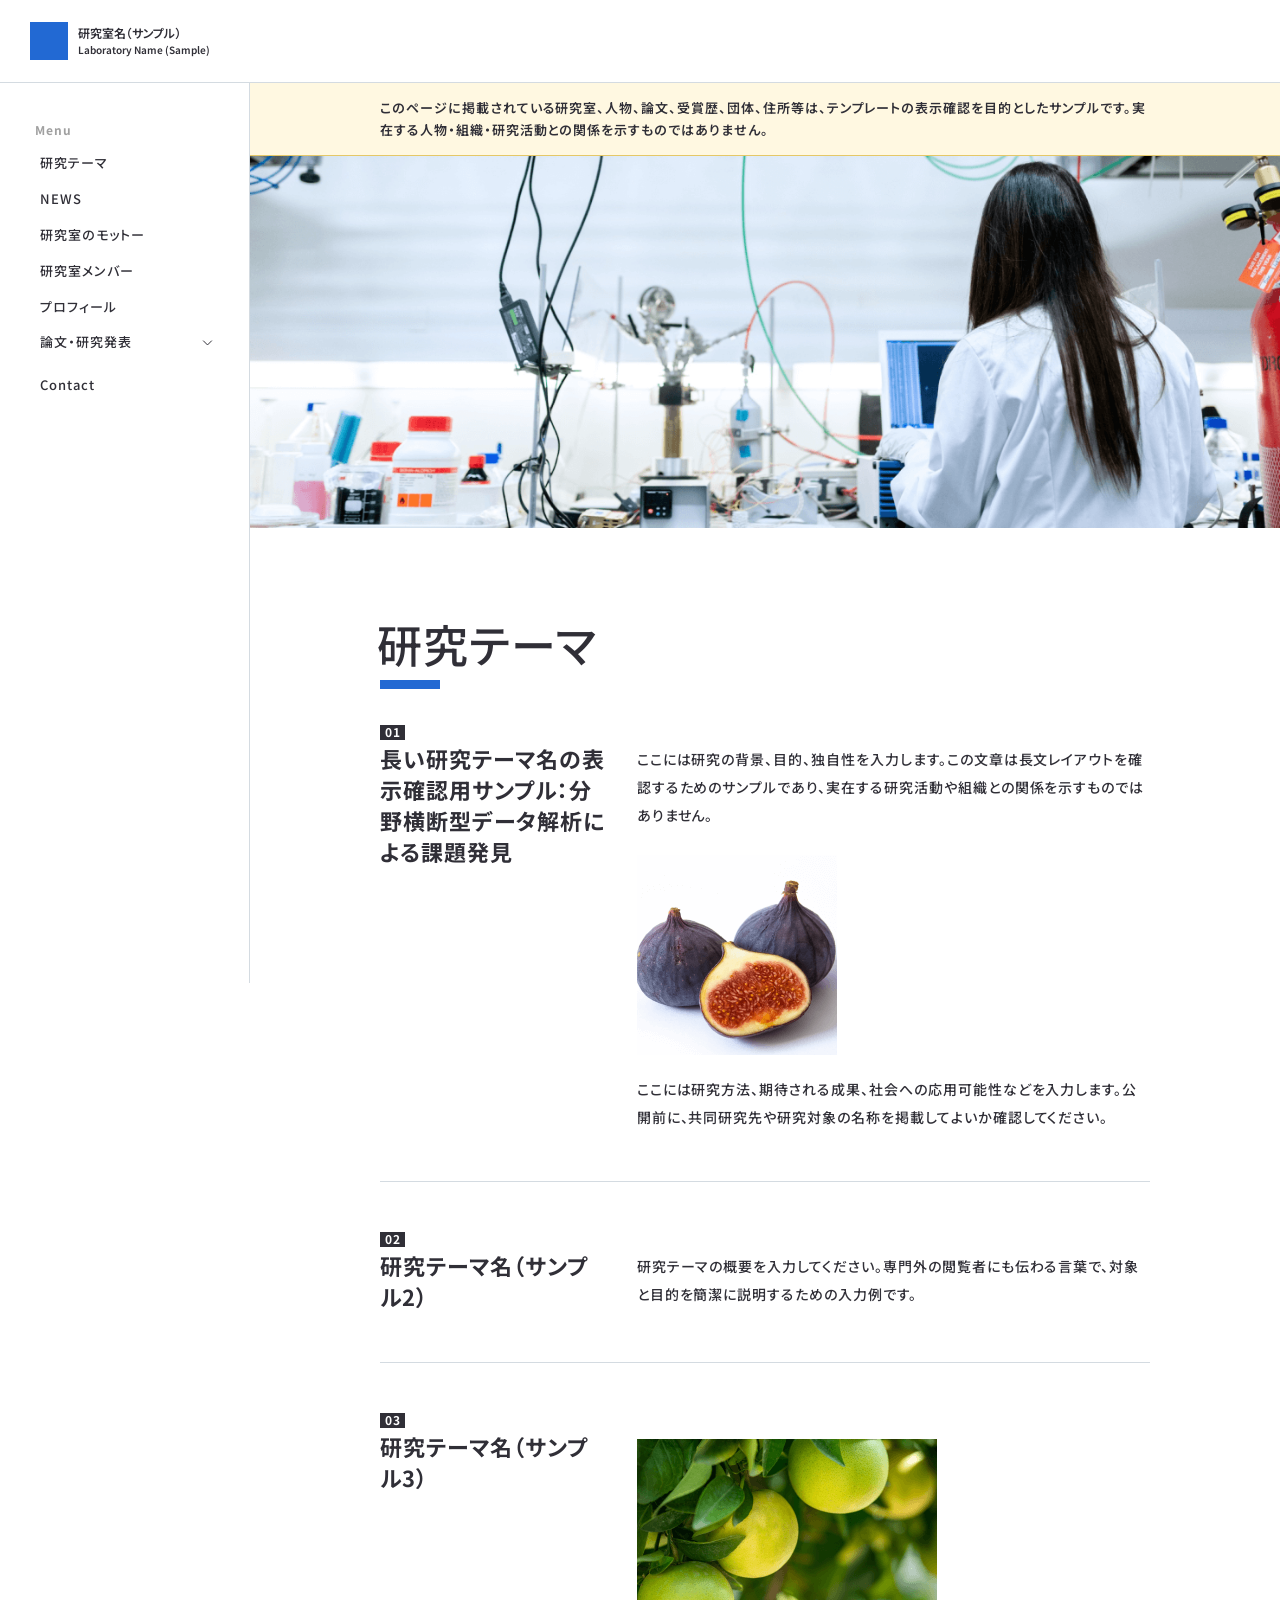
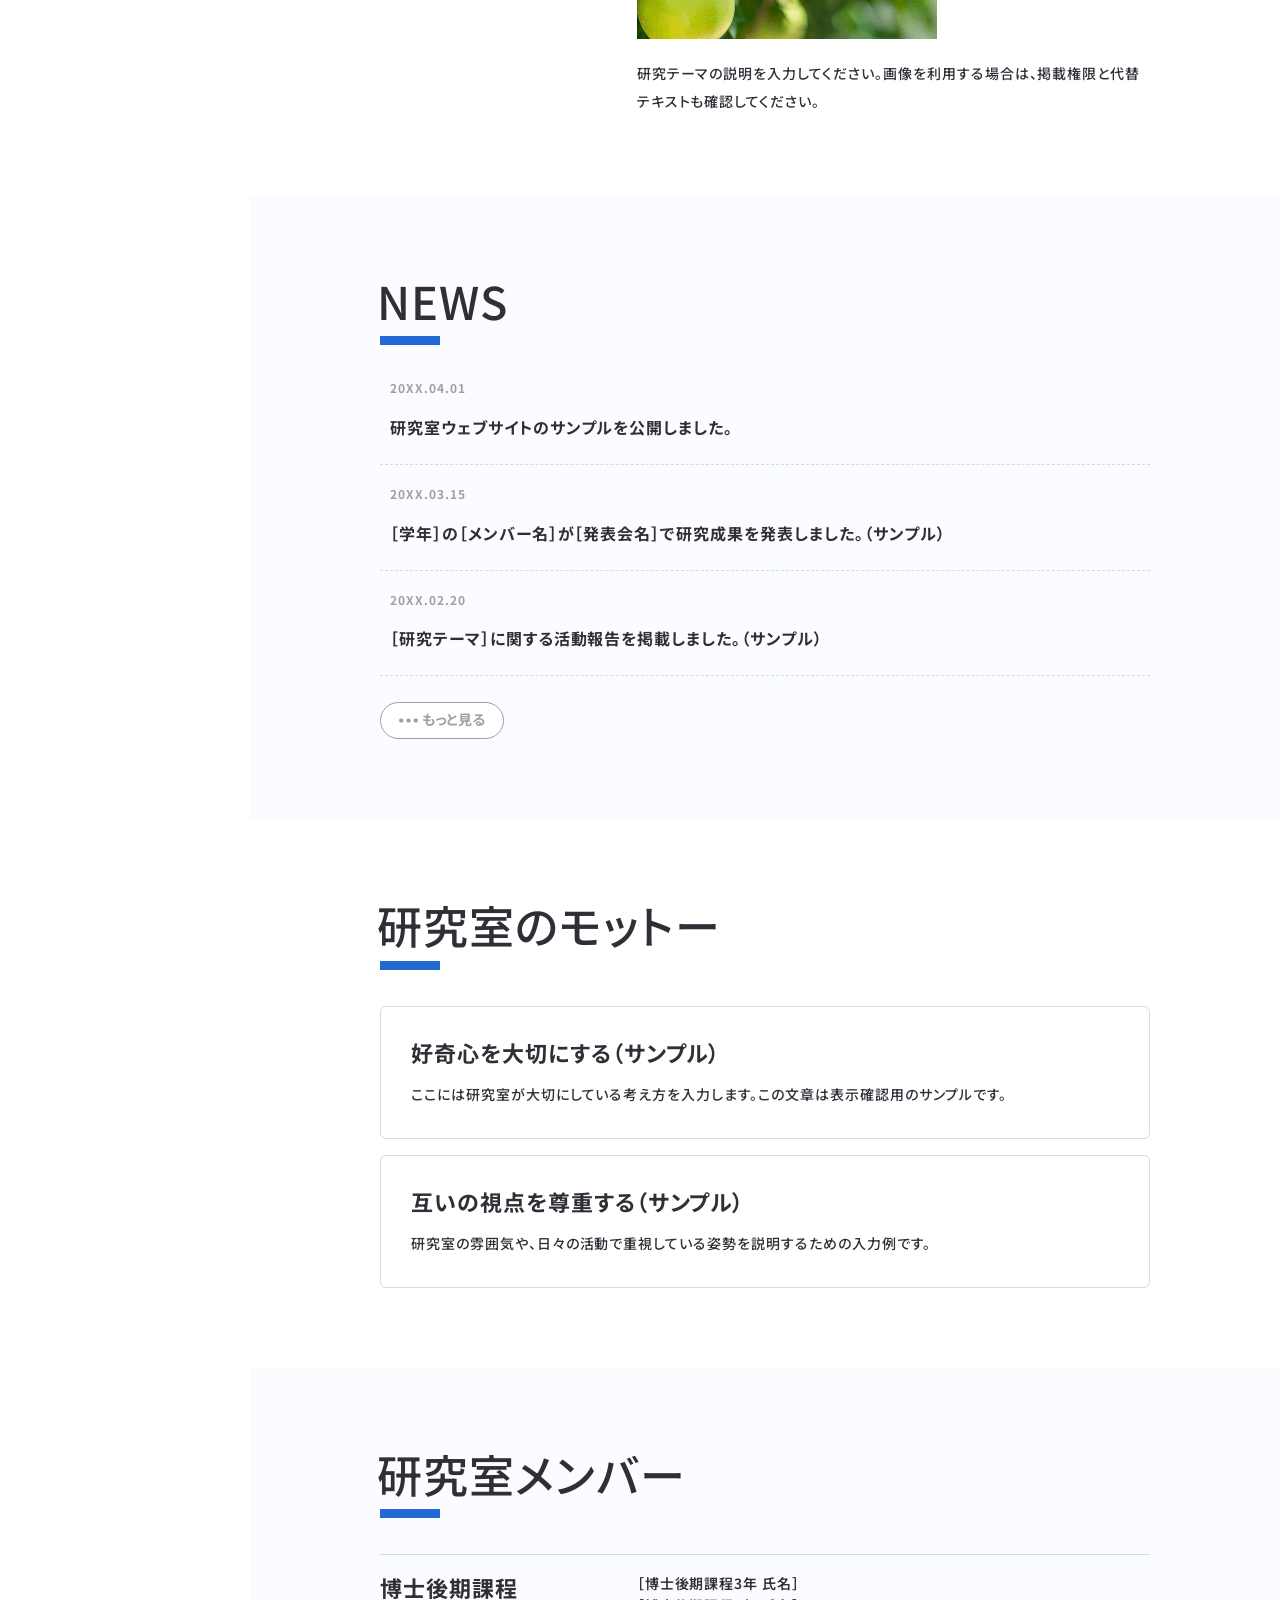
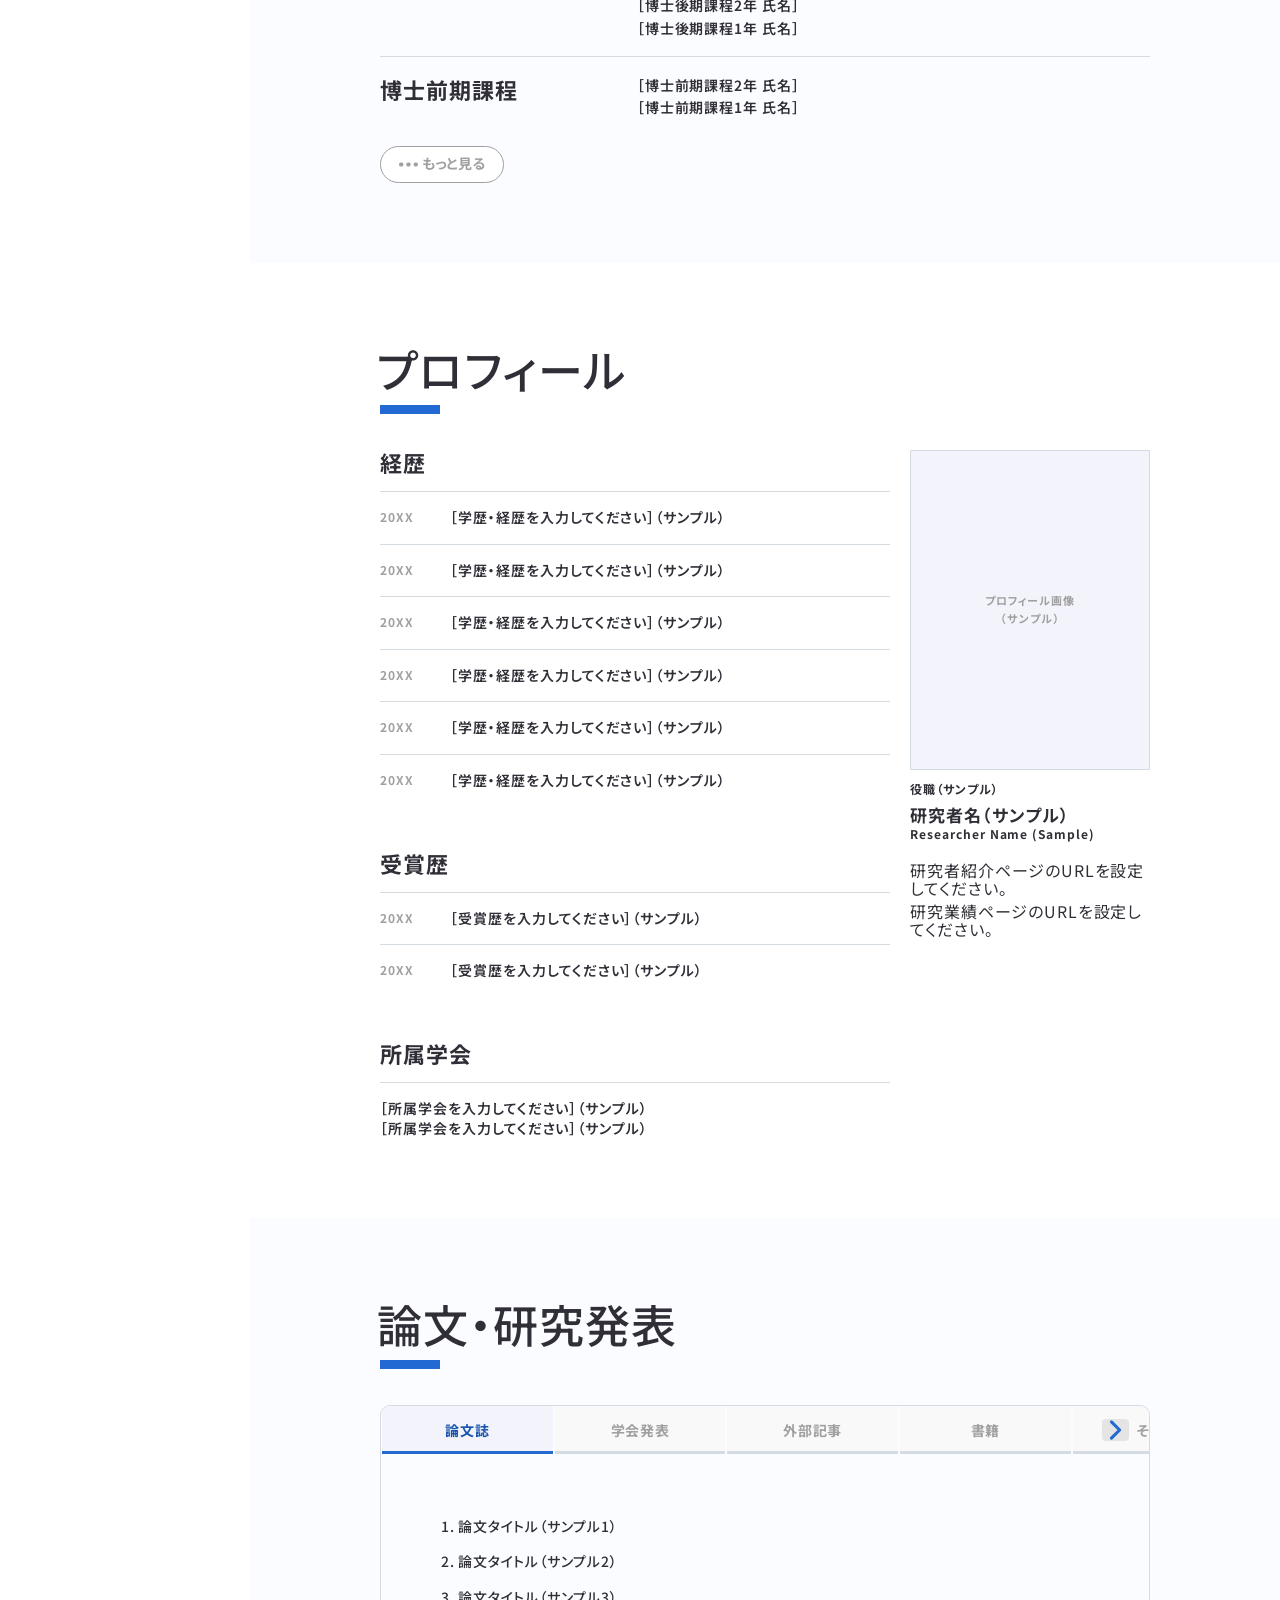
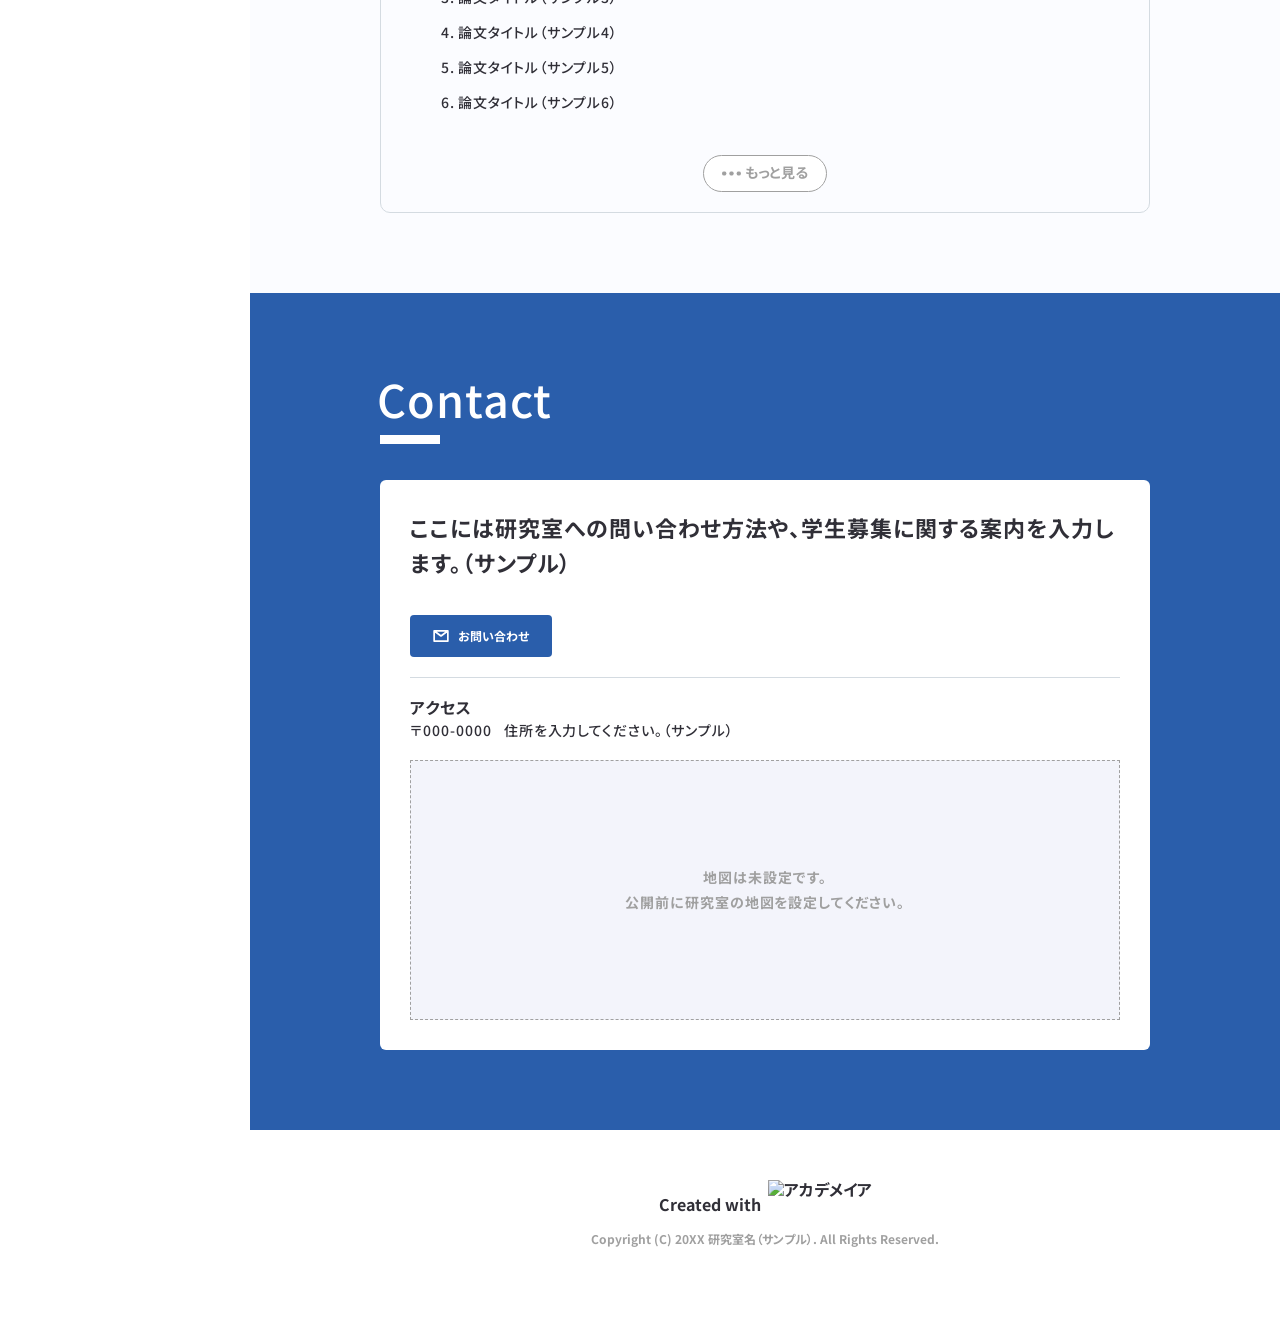
==== sample.html @ b8096375 "feat: add AI-guided customization workflow" ====
<!DOCTYPE html>
<html lang="ja">
  <head>
    <meta charset="UTF-8" />
    <meta name="viewport" content="width=device-width, initial-scale=1.0" />
    <title>研究室HPテンプレート｜完成サンプル</title>
    <meta
      name="description"
      content="研究室HPテンプレートの完成サンプルです。"
    />
    <link rel="icon" href="./assets/images/common/favicon.ico" sizes="any" />
    <!-- 32×32 -->
    <link
      rel="icon"
      href="./assets/images/common/favicon.svg"
      type="image/svg+xml"
    />
    <link
      rel="apple-touch-icon"
      href="./assets/images/common/apple_touch_icon.png"
    />
    <!-- 180×180 -->
    <!-- og -->
    <meta property="og:type" content="website" />
    <meta property="og:title" content="研究室HPテンプレート｜完成サンプル" />
    <meta property="og:image" content="./assets/images/common/ogp.jpg" />
    <meta
      property="og:description"
      content="研究室HPテンプレートの完成サンプルです。"
    />
    <meta property="og:site_name" content="研究室HPテンプレート" />
    <meta property="og:locale" content="ja_JP" />
    <!-- x -->
    <meta name="twitter:card" content="summary_large_image" />
    <meta name="twitter:title" content="研究室HPテンプレート｜完成サンプル" />
    <meta
      name="twitter:description"
      content="研究室HPテンプレートの完成サンプルです。"
    />
    <meta name="twitter:image" content="./assets/images/common/ogp.jpg" />
    <meta name="twitter:image:alt" content="研究室HPテンプレートの完成サンプル" />
    <meta name="twitter:dnt" content="on" />
    <!-- fonts -->
    <style>
      @import url("https://fonts.googleapis.com/css2?family=Noto+Sans+JP:wght@400;500;600;700&display=swap");
    </style>
    <!-- style sheet -->
    <link rel="stylesheet" href="./assets/css/destyle.css" />
    <link rel="stylesheet" href="./assets/css/swiper-bundle.min.css" />
    <link rel="stylesheet" href="./assets/css/theme.css" />
    <link rel="stylesheet" href="./assets/css/style.css" />
    <!-- Javascript -->
    <script src="./assets/js/library.js"></script>
    <script src="./assets/js/script.js"></script>
  </head>

  <!-- START ここからデザインの要素を入れていく -->
  <body id="top">
    <!-- START header -->
    <header id="header">
      <div class="header-contents">
        <a href="#top" class="header-title" aria-label="ページ先頭へ戻る">
          <div class="header-box" aria-hidden="true"></div>
          <div class="header-name">
            <h1 class="header-name-wrapp">
              <span class="header-name-wrapp-ja"
                >研究室名（サンプル）</span
              >
              <span class="header-name-wrapp-en"
                >Laboratory Name (Sample)</span
              >
            </h1>
          </div>
        </a>
        <button
          id="burger"
          class="is-sp"
          type="button"
          aria-label="メニューを開く"
          aria-controls="g-nav"
          aria-expanded="false"
        >
          <span class="header-burger"></span>
          <span class="header-burger"></span>
          <span class="header-burger"></span>
        </button>
      </div>
      <div class="logo-university-pc is-pc" aria-hidden="true"></div>
    </header>
    <!-- END header -->

    <main>
      <!-- START グローバルナビ -->
      <nav id="g-nav">
        <div class="nav-inner">
          <p>Menu</p>
          <div id="nav-list"></div>
          <div
            class="logo-university"
            role="img"
            aria-label="大学・組織ロゴの配置例"
          >
            <span class="logo-university-placeholder"
              >大学・組織ロゴ<br />（サンプル）</span
            >
          </div>
        </div>
        <span class="overlay"></span>
      </nav>
      <!-- END グローバルナビ -->
      <div class="main-contents">
        <aside class="sample-notice" role="note">
          このページに掲載されている研究室、人物、論文、受賞歴、団体、住所等は、テンプレートの表示確認を目的としたサンプルです。実在する人物・組織・研究活動との関係を示すものではありません。
        </aside>
        <!-- START メインビジュアル -->
        <div class="mv">
          <picture class="mv">
            <img
              src="./assets/images/sample-mv.png"
              alt="研究室で実験装置を操作する様子（サンプル画像）"
            />
          </picture>
        </div>
        <!-- END メインビジュアル -->

        <!-- START 研究テーマ -->
        <section
          data-accordion="normal"
          data-class="nav-default"
          data-title="研究テーマ"
          id="themes"
          class="scroll-point"
        >
          <h2>研究テーマ</h2>
          <ul class="theme-wrapp">
            <li class="theme-item">
              <h3 class="h3-number">
                長い研究テーマ名の表示確認用サンプル：分野横断型データ解析による課題発見
              </h3>
              <div class="theme-body">
                <p>
                  ここには研究の背景、目的、独自性を入力します。この文章は長文レイアウトを確認するためのサンプルであり、実在する研究活動や組織との関係を示すものではありません。
                </p>
                <div class="theme-img">
                  <picture>
                    <img
                      src="./assets/images/sample-ph-02.png"
                      alt="イチジク（サンプル画像）"
                    />
                  </picture>
                </div>
                <p>
                  ここには研究方法、期待される成果、社会への応用可能性などを入力します。公開前に、共同研究先や研究対象の名称を掲載してよいか確認してください。
                </p>
              </div>
            </li>
            <li class="theme-item">
              <h3 class="h3-number">研究テーマ名（サンプル2）</h3>
              <div class="theme-body">
                <p>
                  研究テーマの概要を入力してください。専門外の閲覧者にも伝わる言葉で、対象と目的を簡潔に説明するための入力例です。
                </p>
              </div>
            </li>
            <li class="theme-item">
              <h3 class="h3-number">研究テーマ名（サンプル3）</h3>
              <div class="theme-body">
                <div class="theme-img">
                  <picture>
                    <img
                      src="./assets/images/sample-ph-01.png"
                      alt="木になった果実（サンプル画像）"
                    />
                  </picture>
                </div>
                <p>
                  研究テーマの説明を入力してください。画像を利用する場合は、掲載権限と代替テキストも確認してください。
                </p>
              </div>
            </li>
          </ul>
        </section>
        <!-- END 研究テーマ -->

        <!-- START NEWS -->
        <section
          data-accordion="normal"
          data-class="nav-default"
          data-title="NEWS"
          id="news"
          class="scroll-point"
        >
          <h2>NEWS</h2>
          <ul class="news-li-wrapp">
            <li class="news-item" data-more="">
              <div class="news-date">20XX.04.01</div>
              <div class="news-text">
                <div class="news-title">
                  研究室ウェブサイトのサンプルを公開しました。
                </div>
              </div>
            </li>
            <li class="news-item" data-more="">
              <div class="news-date">20XX.03.15</div>
              <div class="news-text">
                <div class="news-title">
                  ［学年］の［メンバー名］が［発表会名］で研究成果を発表しました。（サンプル）
                </div>
              </div>
            </li>
            <li class="news-item" data-more="">
              <div class="news-date">20XX.02.20</div>
              <div class="news-text">
                <div class="news-title">
                  ［研究テーマ］に関する活動報告を掲載しました。（サンプル）
                </div>
              </div>
            </li>
            <li class="news-item" data-more="">
              <div class="news-date">20XX.01.30</div>
              <div class="news-text">
                <div class="news-title">
                  ［イベント名］を開催します。詳細情報をここに入力してください。（サンプル）
                </div>
              </div>
            </li>
            <li class="news-item" data-more="">
              <div class="news-date">20XX.01.10</div>
              <div class="news-text">
                <div class="news-title">
                  ［募集内容］の受付を開始しました。（サンプル）
                </div>
              </div>
            </li>
            <li class="news-item" data-more="">
              <div class="news-date">20XX.12.15</div>
              <div class="news-text">
                <div class="news-title">
                  ［公開資料名］を更新しました。（サンプル）
                </div>
              </div>
            </li>
            <li class="news-item" data-more="">
              <div class="news-date">20XX.11.01</div>
              <div class="news-text">
                <div class="news-title">
                  過去のお知らせをここに入力してください。（サンプル）
                </div>
              </div>
            </li>
          </ul>
          <button class="more-btn" type="button">
            <svg viewBox="0 0 13 3">
              <use xlink:href="./assets/images/ico/splite.svg#ico-more"></use>
            </svg>
            もっと見る
          </button>
        </section>
        <!-- END NEWS -->

        <!-- START 研究室のモットー -->
        <section
          data-accordion="normal"
          data-class="nav-default"
          data-title="研究室のモットー"
          id="motto"
          class="scroll-point"
        >
          <h2>研究室のモットー</h2>
          <ul class="motto-wrapp">
            <li>
              <h3>好奇心を大切にする（サンプル）</h3>
              <p>
                ここには研究室が大切にしている考え方を入力します。この文章は表示確認用のサンプルです。
              </p>
            </li>
            <li>
              <h3>互いの視点を尊重する（サンプル）</h3>
              <p>
                研究室の雰囲気や、日々の活動で重視している姿勢を説明するための入力例です。
              </p>
            </li>
          </ul>
        </section>
        <!-- END 研究室のモットー -->

        <!-- START 研究室メンバー -->
        <section
          data-accordion="normal"
          data-class="nav-default"
          data-title="研究室メンバー"
          id="member"
          class="scroll-point member"
        >
          <h2>研究室メンバー</h2>
          <ul class="member-wrapp">
            <li class="member-li-wrapp" data-more="">
              <h4>博士後期課程</h4>
              <ul class="member-li">
                <li class="member-name-li">
                  <div class="member-name">
                    <p>［博士後期課程3年 氏名］</p>
                    <p>［博士後期課程2年 氏名］</p>
                    <p>［博士後期課程1年 氏名］</p>
                  </div>
                </li>
              </ul>
            </li>
            <li class="member-li-wrapp" data-more="">
              <h4>博士前期課程</h4>
              <ul class="member-li">
                <li class="member-name-li">
                  <div class="member-name">
                    <p>［博士前期課程2年 氏名］</p>
                    <p>［博士前期課程1年 氏名］</p>
                  </div>
                </li>
              </ul>
            </li>
            <li class="member-li-wrapp" data-more="">
              <h4>OB / OG</h4>
              <ul class="member-li">
                <li class="member-name-li">
                  <p class="member-year">20XX年度</p>
                  <div class="member-name">
                    <p>［氏名］（［進路・所属先］）</p>
                    <p>［氏名］（［進路・所属先］）</p>
                  </div>
                </li>
                <li class="member-name-li">
                  <p class="member-year">20XX年度</p>
                  <div class="member-name">
                    <p>［氏名］（［進路・所属先］）</p>
                    <p>［氏名］（［進路・所属先］）</p>
                  </div>
                </li>
              </ul>
            </li>
          </ul>
          <button class="more-btn" type="button">
            <svg viewBox="0 0 13 3">
              <use
                xlink:href="./assets/images/ico/splite.svg#ico-more"
              ></use></svg
            >もっと見る
          </button>
        </section>
        <!-- END 研究室メンバー -->

        <!-- START プロフィール -->
        <section
          data-accordion="normal"
          data-class="nav-default"
          data-title="プロフィール"
          id="profile"
          class="scroll-point"
        >
          <h2>プロフィール</h2>
          <div class="profile-wrapp">
            <div class="profile-info-wrapp">
              <div
                class="profile-image-placeholder"
                role="img"
                aria-label="プロフィール画像のサンプル表示"
              >
                プロフィール画像<br />（サンプル）
              </div>
              <div>
                <div class="profile-info-text-wrapp">
                  <p class="profile-info-position">役職（サンプル）</p>
                  <div class="profile-info-name">
                    <p class="profile-info-name-ja">研究者名（サンプル）</p>
                    <p>Researcher Name (Sample)</p>
                  </div>
                </div>
                <div class="profile-info-link-wrapp">
                  <p>研究者紹介ページのURLを設定してください。</p>
                  <p>研究業績ページのURLを設定してください。</p>
                </div>
              </div>
            </div>
            <ul class="profile-history-wrapp">
              <li>
                <h4>経歴</h4>
                <ul class="profile-history-li">
                  <li class="profile-history-text-wrapp">
                    <p class="profile-history-year">20XX</p>
                    <div class="profile-history-text">
                      <p>［学歴・経歴を入力してください］（サンプル）</p>
                    </div>
                  </li>
                  <li class="profile-history-text-wrapp">
                    <p class="profile-history-year">20XX</p>
                    <div class="profile-history-text">
                      <p>［学歴・経歴を入力してください］（サンプル）</p>
                    </div>
                  </li>
                  <li class="profile-history-text-wrapp">
                    <p class="profile-history-year">20XX</p>
                    <div class="profile-history-text">
                      <p>［学歴・経歴を入力してください］（サンプル）</p>
                    </div>
                  </li>
                  <li class="profile-history-text-wrapp">
                    <p class="profile-history-year">20XX</p>
                    <div class="profile-history-text">
                      <p>［学歴・経歴を入力してください］（サンプル）</p>
                    </div>
                  </li>
                  <li class="profile-history-text-wrapp">
                    <p class="profile-history-year">20XX</p>
                    <div class="profile-history-text">
                      <p>［学歴・経歴を入力してください］（サンプル）</p>
                    </div>
                  </li>
                  <li class="profile-history-text-wrapp">
                    <p class="profile-history-year">20XX</p>
                    <div class="profile-history-text">
                      <p>［学歴・経歴を入力してください］（サンプル）</p>
                    </div>
                  </li>
                </ul>
              </li>
              <li>
                <h4>受賞歴</h4>
                <ul class="profile-history-li">
                  <li class="profile-history-text-wrapp">
                    <p class="profile-history-year">20XX</p>
                    <div class="profile-history-text">
                      <p>［受賞歴を入力してください］（サンプル）</p>
                    </div>
                  </li>
                  <li class="profile-history-text-wrapp">
                    <p class="profile-history-year">20XX</p>
                    <div class="profile-history-text">
                      <p>［受賞歴を入力してください］（サンプル）</p>
                    </div>
                  </li>
                </ul>
              </li>
              <li>
                <h4>所属学会</h4>
                <ul class="profile-history-li">
                  <li class="profile-history-text-wrapp">
                    <div class="profile-history-text">
                      <p>［所属学会を入力してください］（サンプル）</p>
                      <p>［所属学会を入力してください］（サンプル）</p>
                    </div>
                  </li>
                </ul>
              </li>
            </ul>
          </div>
        </section>
        <!-- END プロフィール -->

        <!-- START 論文・研究発表 -->
        <section
          data-accordion="nav-drop"
          data-class="nav-default"
          data-title="論文・研究発表"
          id="academic"
          class="scroll-point"
        >
          <h2>論文・研究発表</h2>
          <div class="academic-inner">
            <div class="swiper mySwiper tab">
              <div class="swiper-wrapper tab-wrapp">
                <div class="swiper-slide" data-index="論文誌">論文誌</div>
                <div class="swiper-slide" data-index="学会発表">学会発表</div>
                <div class="swiper-slide" data-index="外部記事">外部記事</div>
                <div class="swiper-slide" data-index="書籍">書籍</div>
                <div class="swiper-slide" data-index="その他">その他</div>
              </div>
              <div class="swiper-button-next">
                <svg
                  xmlns="http://www.w3.org/2000/svg"
                  width="8"
                  height="14"
                  viewBox="0 0 8 14"
                  fill="none"
                >
                  <path
                    d="M1.41797 12.2077L6.6263 6.99935L1.41797 1.79102"
                    stroke="#2269D3"
                    stroke-width="2"
                    stroke-linecap="round"
                    stroke-linejoin="round"
                  />
                </svg>
              </div>
              <div class="swiper-button-prev">
                <svg
                  xmlns="http://www.w3.org/2000/svg"
                  width="8"
                  height="14"
                  viewBox="0 0 8 14"
                  fill="none"
                >
                  <path
                    d="M6.625 12.2067L1.41667 6.99837L6.625 1.79004"
                    stroke="#2269D3"
                    stroke-width="2"
                    stroke-linecap="round"
                    stroke-linejoin="round"
                  />
                </svg>
              </div>
            </div>
            <div class="swiper mySwiper2">
              <div class="swiper-wrapper">
                <div class="swiper-slide">
                  <ul class="paper num">
                    <li class="list-item">論文タイトル（サンプル1）</li>
                    <li class="list-item">論文タイトル（サンプル2）</li>
                    <li class="list-item">論文タイトル（サンプル3）</li>
                    <li class="list-item">論文タイトル（サンプル4）</li>
                    <li class="list-item">論文タイトル（サンプル5）</li>
                    <li class="list-item">論文タイトル（サンプル6）</li>
                    <li class="list-item">
                      長い論文タイトルの折り返しを確認するための表示用テキスト（サンプル7）
                    </li>
                  </ul>
                  <button class="load-more" type="button">
                    <svg viewBox="0 0 13 3">
                      <use
                        xlink:href="./assets/images/ico/splite.svg#ico-more"
                      ></use></svg
                    >もっと見る
                  </button>
                </div>
                <div class="swiper-slide">
                  <ul class="paper">
                    <li class="list-item">学会発表タイトル（サンプル1）</li>
                    <li class="list-item">学会発表タイトル（サンプル2）</li>
                    <li class="list-item">学会発表タイトル（サンプル3）</li>
                    <li class="list-item">学会発表タイトル（サンプル4）</li>
                    <li class="list-item">学会発表タイトル（サンプル5）</li>
                    <li class="list-item">学会発表タイトル（サンプル6）</li>
                  </ul>
                  <button class="load-more" type="button">
                    <svg viewBox="0 0 13 3">
                      <use
                        xlink:href="./assets/images/ico/splite.svg#ico-more"
                      ></use></svg
                    >もっと見る
                  </button>
                </div>
                <div class="swiper-slide">
                  <ul class="paper">
                    <li class="list-item">外部記事タイトル（サンプル1）</li>
                  </ul>
                  <button class="load-more" type="button">
                    <svg viewBox="0 0 13 3">
                      <use
                        xlink:href="./assets/images/ico/splite.svg#ico-more"
                      ></use></svg
                    >もっと見る
                  </button>
                </div>
                <div class="swiper-slide">
                  <ul class="paper"></ul>
                  <p class="academic-empty">書籍情報を入力してください。（サンプル）</p>
                  <button class="load-more" type="button">
                    <svg viewBox="0 0 13 3">
                      <use
                        xlink:href="./assets/images/ico/splite.svg#ico-more"
                      ></use></svg
                    >もっと見る
                  </button>
                </div>
                <div class="swiper-slide">
                  <ul class="paper">
                    <li class="list-item">その他の研究活動（サンプル1）</li>
                    <li class="list-item">その他の研究活動（サンプル2）</li>
                    <li class="list-item">その他の研究活動（サンプル3）</li>
                    <li class="list-item">その他の研究活動（サンプル4）</li>
                    <li class="list-item">その他の研究活動（サンプル5）</li>
                    <li class="list-item">その他の研究活動（サンプル6）</li>
                    <li class="list-item">その他の研究活動（サンプル7）</li>
                  </ul>
                  <button class="load-more" type="button">
                    <svg viewBox="0 0 13 3">
                      <use
                        xlink:href="./assets/images/ico/splite.svg#ico-more"
                      ></use></svg
                    >もっと見る
                  </button>
                </div>
              </div>
            </div>
          </div>
        </section>
        <!-- END 論文・研究発表 -->

        <!-- START Contact -->
        <section
          data-accordion="normal"
          data-class="nav-default"
          data-title="Contact"
          id="contact"
          class="scroll-point"
        >
          <h2>Contact</h2>
          <div class="contact-wrapp">
            <div class="contact-text-wrapp">
              <p class="contact-text">
                ここには研究室への問い合わせ方法や、学生募集に関する案内を入力します。（サンプル）
              </p>
              <span id="message" role="status" aria-live="polite">
                <span class="check">
                  <svg
                    xmlns="http://www.w3.org/2000/svg"
                    width="13"
                    height="12"
                    viewBox="0 0 13 12"
                    fill="none"
                  >
                    <path
                      d="M2 6L4.46154 9L10 3"
                      stroke="#2269D3"
                      stroke-width="1.5"
                    />
                  </svg>
                </span>
                <span class="text">メールアドレスをコピーしました</span>
              </span>
              <input
                id="tagText"
                type="text"
                value="contact@example.com"
                hidden
                readonly
              />
              <button id="contact-btn" class="contact-btn" type="button">
                <svg viewBox="0 0 14 11">
                  <use
                    xlink:href="./assets/images/ico/splite.svg#ico-mail"
                  ></use>
                </svg>
                お問い合わせ
              </button>
            </div>
            <div>
              <div>
                <p class="contact-access">アクセス</p>
                <div class="contact-adress">
                  <p>〒000-0000</p>
                  <p>住所を入力してください。（サンプル）</p>
                </div>
              </div>
              <!-- 公開前に、ここを研究室自身のGoogle Maps埋め込みコードへ置き換えてください。 -->
              <div class="googlemap googlemap-placeholder" role="note">
                地図は未設定です。<br />公開前に研究室の地図を設定してください。
              </div>
            </div>
          </div>
        </section>
        <!-- END Contact -->
      </div>
    </main>

    <!-- START フッター -->
    <footer>
      <!--
        TEMPLATE CREDIT
        無料利用時は、以下の株式会社アカデメイアの帰属表示と
        サービスリンクを削除・非表示化しないでください。
        帰属表示の削除には、有償の削除許諾が必要です。
      -->
      <div class="footer-link">
        <p class="footer-link-text">Created with</p>
        <a
          href="https://www.academeia15.co.jp/web-template"
          target="_blank"
          rel="noopener noreferrer"
          aria-label="アカデメイアの研究室HPテンプレート解説ページを開く"
          ><img src="assets/images/logo-academeia.svg" alt="アカデメイア"
        /></a>
      </div>
      <div class="footer-copyright">
        Copyright (C) 20XX 研究室名（サンプル）. All Rights Reserved.
      </div>
    </footer>
    <!-- END フッターの要素 -->
  </body>
  <!-- END ここまでデザインの要素を入れていく -->
</html>
---- assets/css/destyle.css ----
/*! destyle.css v1.0.14 | MIT License | https://github.com/nicolas-cusan/destyle.css */

/* Reset box-model */
/* ============================================ */

* {
  box-sizing: border-box;
}

::before,
::after {
  box-sizing: inherit;
}

/* Document */
/* ============================================ */

/**
 * 1. Correct the line height in all browsers.
 * 2. Prevent adjustments of font size after orientation changes in iOS.
 * 3. Remove gray overlay on links for iOS.
 */

html {
  line-height: 1.15; /* 1 */
  -webkit-text-size-adjust: 100%; /* 2 */
  -webkit-tap-highlight-color: transparent; /* 3*/
}

/* Sections */
/* ============================================ */

/**
 * Remove the margin in all browsers.
 */

body {
  margin: 0;
}

/**
 * Render the `main` element consistently in IE.
 */

main {
  display: block;
}

/* Vertical rhythm */
/* ============================================ */

p,
table,
blockquote,
address,
pre,
iframe,
form,
figure,
dl {
  margin: 0;
}

/* Headings */
/* ============================================ */

h1,
h2,
h3,
h4,
h5,
h6 {
  font-size: inherit;
  line-height: inherit;
  font-weight: inherit;
  margin: 0;
}

/* Lists (enumeration) */
/* ============================================ */

ul,
ol {
  margin: 0;
  padding: 0;
  list-style: none;
}

/* Lists (definition) */
/* ============================================ */

dt {
  font-weight: bold;
}

dd {
  margin-left: 0;
}

/* Grouping content */
/* ============================================ */

/**
 * 1. Add the correct box sizing in Firefox.
 * 2. Show the overflow in Edge and IE.
 */

hr {
  box-sizing: content-box; /* 1 */
  height: 0; /* 1 */
  overflow: visible; /* 2 */
  border: 0;
  border-top: 1px solid;
  margin: 0;
  clear: both;
  color: inherit;
}

/**
 * 1. Correct the inheritance and scaling of font size in all browsers.
 * 2. Correct the odd `em` font sizing in all browsers.
 */

pre {
  font-family: monospace, monospace; /* 1 */
  font-size: inherit; /* 2 */
}

address {
  font-style: inherit;
}

/* Text-level semantics */
/* ============================================ */

/**
 * Remove the gray background on active links in IE 10.
 */

a {
  background-color: transparent;
  text-decoration: none;
  color: inherit;
}

/**
 * 1. Remove the bottom border in Chrome 57-
 * 2. Add the correct text decoration in Chrome, Edge, IE, Opera, and Safari.
 */

abbr[title] {
  border-bottom: none; /* 1 */
  text-decoration: underline; /* 2 */
  text-decoration: underline dotted; /* 2 */
}

/**
 * Add the correct font weight in Chrome, Edge, and Safari.
 */

b,
strong {
  font-weight: bolder;
}

/**
 * 1. Correct the inheritance and scaling of font size in all browsers.
 * 2. Correct the odd `em` font sizing in all browsers.
 */

code,
kbd,
samp {
  font-family: monospace, monospace; /* 1 */
  font-size: inherit; /* 2 */
}

/**
 * Add the correct font size in all browsers.
 */

small {
  font-size: 80%;
}

/**
 * Prevent `sub` and `sup` elements from affecting the line height in
 * all browsers.
 */

sub,
sup {
  font-size: 75%;
  line-height: 0;
  position: relative;
  vertical-align: baseline;
}

sub {
  bottom: -0.25em;
}

sup {
  top: -0.5em;
}

/* Embedded content */
/* ============================================ */

/**
 * Remove the border on images inside links in IE 10.
 */

img {
  border-style: none;
  vertical-align: bottom;
}

embed,
object,
iframe {
  border: 0;
  vertical-align: bottom;
}

/* Forms */
/* ============================================ */

/**
 * Reset form fields to make them styleable
 */

button,
input,
optgroup,
select,
textarea {
  -webkit-appearance: none;
  appearance: none;
  vertical-align: middle;
  color: inherit;
  font: inherit;
  border: 0;
  background: transparent;
  padding: 0;
  margin: 0;
  outline: 0;
  border-radius: 0;
  text-align: inherit;
}

/**
 * Reset radio and checkbox appearance to preserve their look in iOS.
 */

[type="checkbox"] {
  -webkit-appearance: checkbox;
  appearance: checkbox;
}

[type="radio"] {
  -webkit-appearance: radio;
  appearance: radio;
}

/**
 * Show the overflow in IE.
 * 1. Show the overflow in Edge.
 */

button,
input {
  /* 1 */
  overflow: visible;
}

/**
 * Remove the inheritance of text transform in Edge, Firefox, and IE.
 * 1. Remove the inheritance of text transform in Firefox.
 */

button,
select {
  /* 1 */
  text-transform: none;
}

/**
 * Correct the inability to style clickable types in iOS and Safari.
 */

button,
[type="button"],
[type="reset"],
[type="submit"] {
  cursor: pointer;
  -webkit-appearance: none;
  appearance: none;
}

button[disabled],
[type="button"][disabled],
[type="reset"][disabled],
[type="submit"][disabled] {
  cursor: default;
}

/**
 * Remove the inner border and padding in Firefox.
 */

button::-moz-focus-inner,
[type="button"]::-moz-focus-inner,
[type="reset"]::-moz-focus-inner,
[type="submit"]::-moz-focus-inner {
  border-style: none;
  padding: 0;
}

/**
 * Restore the focus styles unset by the previous rule.
 */

button:-moz-focusring,
[type="button"]:-moz-focusring,
[type="reset"]:-moz-focusring,
[type="submit"]:-moz-focusring {
  outline: 1px dotted ButtonText;
}

/**
 * Remove arrow in IE10 & IE11
 */

select::-ms-expand {
  display: none;
}

/**
 * Remove padding
 */

option {
  padding: 0;
}

/**
 * Reset to invisible
 */

fieldset {
  margin: 0;
  padding: 0;
  border: 0;
  min-width: 0;
}

/**
 * 1. Correct the text wrapping in Edge and IE.
 * 2. Correct the color inheritance from `fieldset` elements in IE.
 * 3. Remove the padding so developers are not caught out when they zero out
 *    `fieldset` elements in all browsers.
 */

legend {
  color: inherit; /* 2 */
  display: table; /* 1 */
  max-width: 100%; /* 1 */
  padding: 0; /* 3 */
  white-space: normal; /* 1 */
}

/**
 * Add the correct vertical alignment in Chrome, Firefox, and Opera.
 */

progress {
  vertical-align: baseline;
}

/**
 * Remove the default vertical scrollbar in IE 10+.
 */

textarea {
  overflow: auto;
}

/**
 * Correct the cursor style of increment and decrement buttons in Chrome.
 */

[type="number"]::-webkit-inner-spin-button,
[type="number"]::-webkit-outer-spin-button {
  height: auto;
}

/**
 * 1. Correct the outline style in Safari.
 */

[type="search"] {
  outline-offset: -2px; /* 1 */
}

/**
 * Remove the inner padding in Chrome and Safari on macOS.
 */

[type="search"]::-webkit-search-decoration {
  -webkit-appearance: none;
}

/**
 * 1. Correct the inability to style clickable types in iOS and Safari.
 * 2. Change font properties to `inherit` in Safari.
 */

::-webkit-file-upload-button {
  -webkit-appearance: button; /* 1 */
  font: inherit; /* 2 */
}

/**
 * Clickable labels
 */

label[for] {
  cursor: pointer;
}

/* Interactive */
/* ============================================ */

/*
 * Add the correct display in Edge, IE 10+, and Firefox.
 */

details {
  display: block;
}

/*
 * Add the correct display in all browsers.
 */

summary {
  display: list-item;
}

/*
 * Remove outline for editable content.
 */

[contenteditable] {
  outline: none;
}

/* Table */
/* ============================================ */

table {
  border-collapse: collapse;
  border-spacing: 0;
}

caption {
  text-align: left;
}

td,
th {
  vertical-align: top;
  padding: 0;
}

th {
  text-align: left;
  font-weight: bold;
}

/* Misc */
/* ============================================ */

/**
 * Add the correct display in IE 10+.
 */

template {
  display: none;
}

/**
 * Add the correct display in IE 10.
 */

[hidden] {
  display: none;
}
---- assets/css/theme.css ----
/*
 * Design tokens for the Laboratory HP Template.
 * Change values here for broad visual adjustments; keep layout rules in style.css.
 */
:root {
  --color-primary: #2269d3;
  --color-primary-dark: #2a5eab;
  --color-text: #302f37;
  --color-surface: #fff;
  --color-surface-selected: #f3f4fb;
  --color-section-alternate: #fbfcff;
  --color-link: #1a55ad;
  --color-muted: #a0a0a0;
  --color-border: #d4dbe1;
  --color-tab-surface: #f9f9f9;
  --color-tab-control: hsla(0, 0%, 86%, .7);
  --color-notice-surface: #fff8e1;
  --color-notice-border: #e5c867;
  --color-focus: #2269d3;

  --font-family-base: "Noto Sans JP", sans-serif;
  --font-size-base: 16px;

  /* The current layout is fluid and intentionally has no global max width. */
  --content-max-width: none;
  --section-padding-block-mobile: 50px;
  --section-padding-inline-mobile: 30px;
  --section-padding-block-desktop: 5pc;
  --section-padding-inline-desktop: 130px;

  --radius-small: 4px;
  --radius-card: 6px;
  --radius-panel: 10px;
  --radius-pill: 100vh;

  /* Height includes the 1px bottom border; the mobile content offset remains 66px. */
  --header-height-mobile: 67px;
  --header-offset-mobile: 66px;
  --header-height-desktop: 83px;
  --nav-width-mobile: 300px;
  --nav-width-desktop: 250px;

  --duration-fast: .2s;
  --duration-base: .3s;
  --duration-slow: .4s;
  --duration-menu: .55s;
}
---- assets/css/style.css ----
.wait {
  pointer-events: none
}

html {
  font-family: var(--font-family-base);
  font-size: var(--font-size-base);
  -webkit-font-smoothing: antialiased;
  color: var(--color-text);
  font-feature-settings: "palt" on;
  scroll-behavior: smooth
}

img {
  width: 100%
}

.is-sp {
  display: block
}

.is-pc {
  display: none
}

.is-hidden {
  display: none !important
}

[hidden] {
  display: none !important
}

.is-visible {
  animation: fade-in .3s ease both
}

@keyframes fade-in {
  from {
    opacity: 0
  }

  to {
    opacity: 1
  }
}

:where(a, button, [tabindex]):focus-visible {
  outline: 3px solid var(--color-focus);
  outline-offset: 3px
}

header {
  border-bottom: 1px solid var(--color-border);
  min-height: var(--header-height-mobile);
  padding: 18px 20px;
  width: 100%;
  background-color: var(--color-surface);
  position: fixed;
  top: 0;
  left: 0;
  z-index: 3
}

.header-contents {
  display: flex;
  justify-content: space-between
}

.header-title {
  display: flex;
  align-items: center;
  gap: 10px
}

.header-box {
  width: 30px;
  height: 30px;
  background-color: var(--color-primary)
}

.header-name {
  font-weight: 600
}

.header-name-wrapp span {
  display: block
}

.header-name-wrapp-ja {
  font-size: 10px
}

.header-name-wrapp-en {
  font-size: 10px;
  margin-top: 2px
}

.header-logo {
  margin: auto 0
}

.header-burger {
  display: block;
  width: 22px;
  height: 2px;
  margin: 5px;
  background-color: var(--color-muted);
  transition: var(--duration-base)
}

.header-burger:nth-of-type(2) {
  transform-origin: right
}

.nav-open .header-burger:nth-of-type(1) {
  transform: rotate(45deg) translate(5px, 5px)
}

.nav-open .header-burger:nth-of-type(2) {
  transform: scaleX(0)
}

.nav-open .header-burger:nth-of-type(3) {
  transform: rotate(-45deg) translate(5px, -4.5px)
}

main {
  letter-spacing: .06em
}

nav {
  position: fixed;
  top: 0;
  right: 0;
  z-index: 2;
  display: none
}

.nav-inner {
  width: var(--nav-width-mobile);
  height: 100vh;
  overflow: auto;
  margin: var(--header-offset-mobile) 0 0 auto;
  background-color: var(--color-surface);
  padding: 30px 10px;
  position: absolute;
  top: 0;
  right: 0;
  z-index: 1;
  transform: translate3d(100%, 0, 0);
  transition: transform var(--duration-menu) cubic-bezier(0.77, 0, 0.175, 1)
}

nav p {
  font-size: 9pt;
  font-weight: 700;
  color: var(--color-muted);
  margin-left: 15px;
  margin-bottom: 15px
}

#nav-list ul {
  font-size: 14px;
  font-weight: 500
}

.nav-default {
  padding: 8px 10px 8px 20px;
  position: relative
}

.nav-default,
.nav-drop {
  margin: 10px 0
}

.nav-drop-main {
  padding: 0;
  padding-bottom: 8px;
  display: flex;
  justify-content: space-between;
  align-items: center;
  position: relative;
  cursor: pointer
}

.nav-drop-main a {
  pointer-events: none
}

.nav-drop ul {
  overflow: hidden;
  height: 0;
  transition: var(--duration-base)
}

.nav-drop ul li {
  padding: 8px 10px;
  font-weight: 400;
  margin-top: 3px;
  position: relative;
  cursor: pointer
}

.sub-menu {
  height: 0;
  overflow: hidden;
  transition: var(--duration-base)
}

.is-active .nav-drop ul li {
  display: block
}

.nav-drop-main img {
  display: flex;
  transition: var(--duration-base)
}

.is-active img {
  display: flex;
  transform: rotate(180deg)
}

.logo-university {
  margin-top: 70px;
  text-align: right;
  padding-right: 10px;
  height: 30px
}

.logo-university img {
  height: 100%;
  width: auto
}

.logo-university-placeholder {
  display: inline-flex;
  height: 100%;
  align-items: center;
  justify-content: center;
  padding: 3px 8px;
  border: 1px solid var(--color-border);
  color: var(--color-muted);
  background-color: var(--color-surface);
  font-size: 9px;
  font-weight: 700;
  line-height: 1.2;
  text-align: center
}

nav .current {
  background-color: var(--color-surface-selected);
  border-radius: 3px;
  font-weight: 700
}

nav .current:before {
  content: "";
  position: absolute;
  background-color: var(--color-primary);
  width: 4px;
  border-radius: var(--radius-small);
  top: 5px;
  bottom: 5px;
  left: 7px
}

nav .overlay {
  width: 100%;
  height: 100%;
  background: rgba(0, 0, 0, .4);
  position: fixed;
  top: 0;
  left: 0;
  opacity: 0;
  pointer-events: none;
  transition: var(--duration-fast)
}

.is-open,
nav .overlay {
  display: block
}

.main-contents {
  max-width: var(--content-max-width);
  margin: var(--header-offset-mobile) 0 0
}

section {
  padding: var(--section-padding-block-mobile)
    var(--section-padding-inline-mobile);
  counter-reset: a 0
}

.sample-notice {
  padding: 14px var(--section-padding-inline-mobile);
  border-bottom: 1px solid var(--color-notice-border);
  background-color: var(--color-notice-surface);
  color: var(--color-text);
  font-size: 13px;
  font-weight: 600;
  line-height: 1.7
}

section:first-of-type {
  padding-top: 30px
}

section:nth-of-type(even) {
  background-color: var(--color-section-alternate)
}

.mv {
  padding: 0
}

h2 {
  font-size: 2pc;
  font-weight: 500;
  margin-left: -3px;
  margin-bottom: 36px
}

h2:after {
  content: "";
  display: block;
  width: 3pc;
  height: 6px;
  background-color: var(--color-primary);
  margin-top: 8px;
  margin-left: 3px
}

.news-li-wrapp {
  display: flex;
  flex-direction: column;
  gap: 24px
}

.news-item {
  padding: 0 5px 24px;
  border-bottom: 1px dashed var(--color-border);
  font-weight: 700
}

.news-text {
  display: flex;
  flex-direction: column;
  gap: 9px
}

.news-date {
  font-size: 13px;
  color: var(--color-muted);
  margin-bottom: 9pt
}

.news-title {
  font-size: 14px;
  line-height: 1.8
}

.link {
  display: none;
  align-items: center;
  font-size: 13px;
  font-weight: 700;
  line-height: 1.3;
  color: var(--color-link);
  width: fit-content
}

.is-link .link {
  display: flex
}

.link .ico {
  position: relative;
  top: 1px;
  margin-left: 5px;
  width: 13px;
  height: 13px;
  fill: none
}

.link .ico svg {
  stroke: var(--color-link)
}

.load-more,
.more-btn {
  display: flex;
  margin: 26px auto 0;
  padding: 10px 22px;
  font-size: 1pc;
  font-weight: 700;
  color: var(--color-muted);
  border: 1px solid var(--color-muted);
  border-radius: var(--radius-pill);
  background-color: var(--color-surface);
  gap: 4px;
  transition: var(--duration-base)
}

.load-more:active,
.more-btn:active {
  transform: scale(0.97)
}

.load-more svg,
.more-btn svg {
  width: 19px;
  height: 19px;
  transition: var(--duration-base);
  fill: var(--color-muted)
}

.mySwiper2 .load-more {
  margin: 0;
  margin-inline: auto;
  margin-bottom: 20px
}

h3 {
  font-size: 20px;
  font-weight: 700;
  line-height: 1.4;
  margin-bottom: 9pt
}

.h3-number:before {
  counter-increment: a 1;
  content: counter(a, decimal-leading-zero) "";
  line-height: 1;
  display: block;
  width: min-content;
  font-size: 10px;
  color: var(--color-surface);
  padding: 1px 4px 2px 5px;
  margin-bottom: 2px;
  background-color: var(--color-text)
}

.theme-wrapp {
  display: flex;
  flex-direction: column;
  gap: 28px
}

.theme-item {
  border-bottom: 1px solid var(--color-border);
  padding-bottom: 28px
}

.theme-item:last-child {
  border-bottom: 0
}

.theme-body {
  display: flex;
  flex-direction: column;
  gap: 14px
}

.theme-body p {
  font-size: 14px;
  font-weight: 500;
  line-height: 2
}

.theme-img {
  width: auto;
  display: flex;
  flex-wrap: wrap;
  gap: 10px 10px;
  margin-top: 4px
}

.theme-img img {
  height: 126px;
  width: auto;
  display: block
}

.motto-wrapp {
  display: flex;
  flex-direction: column;
  gap: 1pc
}

.motto-wrapp li {
  padding: 30px;
  border: 1px solid var(--color-border);
  background-color: var(--color-surface);
  border-radius: var(--radius-card)
}

.motto-wrapp h3 {
  margin-bottom: 1pc
}

.motto-wrapp p {
  font-size: 14px;
  line-height: 2;
  font-weight: 500
}

.profile-info-wrapp {
  display: flex;
  gap: 1pc
}

.profile-info-wrapp img {
  width: 90pt;
  height: auto
}

.profile-image-placeholder {
  display: grid;
  flex: 0 0 90pt;
  width: 90pt;
  aspect-ratio: 3 / 4;
  place-items: center;
  padding: 12px;
  border: 1px solid var(--color-border);
  background-color: var(--color-surface-selected);
  color: var(--color-muted);
  font-size: 11px;
  font-weight: 700;
  line-height: 1.6;
  text-align: center
}

.profile-info-text-wrapp {
  font-size: 13px;
  font-weight: 700;
  display: flex;
  flex-direction: column;
  gap: 20px
}

.profile-info-name {
  display: flex;
  flex-direction: column;
  gap: 2px
}

.profile-info-name-ja {
  font-size: 17px
}

.profile-info-link-wrapp {
  margin-top: 30px;
  display: flex;
  flex-direction: column;
  gap: 4px
}

.profile-history-wrapp {
  margin-top: 37px;
  display: flex;
  flex-direction: column;
  gap: 60px
}

h4 {
  font-size: 18px;
  font-weight: 700
}

.profile-history-li {
  display: flex;
  flex-direction: column;
  gap: 1pc;
  margin-top: 1pc
}

.profile-history-text-wrapp {
  padding-top: 1pc;
  border-top: 1px solid var(--color-border);
  display: flex;
  font-size: 9pt
}

.profile-history-year {
  font-weight: 700;
  color: var(--color-muted);
  min-width: 70px;
  margin-top: 2px
}

.profile-history-text {
  font-weight: 600;
  line-height: 1.4;
  width: 100%
}

.member-wrapp {
  display: flex;
  flex-direction: column;
  gap: 36px;
  font-size: 14px;
  font-weight: 600
}

.member-li-wrapp {
  padding-top: 18px;
  border-top: 1px solid var(--color-border)
}

.member-li-wrapp h4 {
  margin-bottom: 14px
}

.member-li {
  gap: 18px
}

.member-li,
.member-name-li {
  display: flex;
  flex-direction: column
}

.member-name-li {
  gap: 4px
}

.member-year {
  color: var(--color-muted)
}

.member-name {
  display: flex;
  flex-direction: column;
  gap: 4px
}

.member .more-btn {
  margin-top: 50px
}

#contact {
  background: var(--color-primary-dark)
}

#contact h2 {
  color: var(--color-surface)
}

#contact h2:after {
  background-color: var(--color-surface)
}

.contact-wrapp {
  padding: 30px;
  background-color: var(--color-surface);
  border-radius: var(--radius-card);
  display: flex;
  flex-direction: column;
  gap: 20px
}

.contact-text-wrapp {
  border-bottom: 1px solid var(--color-border);
  padding-bottom: 25px;
  font-weight: 700;
  display: flex;
  flex-direction: column;
  gap: 30px
}

.contact-text {
  font-size: 1pc;
  line-height: 1.6
}

.contact-btn {
  font-size: 14px;
  color: var(--color-surface);
  padding: 15px 26px;
  border-radius: var(--radius-small);
  background: var(--color-primary-dark);
  margin: 0 auto;
  margin-top: -46px;
  transition: var(--duration-base);
  display: flex;
  align-items: center
}

.contact-btn:active {
  transform: scale(0.97)
}

.contact-btn svg {
  fill: var(--color-surface);
  width: 1pc;
  height: 1pc;
  display: inline-block;
  margin-right: 9px;
  position: relative
}

.contact-access {
  font-size: 1pc;
  font-weight: 700;
  margin-bottom: 4px
}

.contact-adress {
  font-size: 14px;
  font-weight: 500;
  line-height: 1.4;
  margin-bottom: 15px
}

.googlemap {
  width: 100%;
  height: 280px
}

.googlemap-placeholder {
  display: grid;
  place-items: center;
  padding: 20px;
  border: 1px dashed var(--color-muted);
  background-color: var(--color-surface-selected);
  color: var(--color-muted);
  font-size: 14px;
  font-weight: 700;
  line-height: 1.8;
  text-align: center
}

footer {
  font-weight: 700;
  padding-top: 30px;
  padding-bottom: 55px
}

.footer-link {
  display: flex;
  justify-content: center
}

.footer-link-text {
  padding: 15px 7px 0 0;
  font-size: 1pc
}

.footer-copyright {
  margin-top: 13px;
  font-size: 9pt;
  color: var(--color-muted);
  display: flex;
  justify-content: center
}



#academic {
  padding: var(--section-padding-block-mobile) 0
}

#academic h2 {
  padding: 0 30px
}

.academic-inner {
  border-top: 1px solid var(--color-border);
  border-bottom: 1px solid var(--color-border)
}

.swiper-wrapper.tab-wrapp {
  height: auto
}

.tab-wrapp div {
  height: auto;
  text-align: center;
  color: var(--color-muted);
  font-size: 9pt;
  font-style: normal;
  font-weight: 700;
  line-height: 100%;
  letter-spacing: .72px;
  width: 81pt;
  height: 40px;
  background: var(--color-tab-surface);
  gap: 2px;
  display: grid;
  align-items: center;
  margin: 0 1px;
  position: relative;
  cursor: pointer
}

.tab-wrapp div:after {
  content: "";
  display: block;
  width: 100%;
  height: 3px;
  background: var(--color-border);
  position: absolute;
  bottom: 0;
  left: 0
}

.mySwiper2 .swiper-slide {
  max-height: 600px;
  overflow-y: auto;
  scrollbar-color: var(--color-primary) transparent;
  scrollbar-width: thin
}

.mySwiper2 .swiper-slide::-webkit-scrollbar {
  width: 8px
}

.mySwiper2 .swiper-slide::-webkit-scrollbar-thumb {
  border-radius: var(--radius-pill);
  background-color: var(--color-primary)
}

.tab-wrapp .swiper-slide-thumb-active {
  color: var(--color-link);
  background: var(--color-surface-selected)
}

.tab-wrapp .swiper-slide-thumb-active:after {
  background: var(--color-primary)
}

.tab .swiper-button-next,
.tab .swiper-button-prev {
  width: 27px;
  height: 22px;
  border-radius: var(--radius-small);
  background: var(--color-tab-control)
}

.tab .swiper-button-next {
  right: 20px;
  left: auto;
  top: 50%;
  margin-top: 0;
  transform: translateY(-50%)
}

.tab .swiper-button-prev {
  right: auto;
  left: 20px;
  top: 50%;
  margin-top: 0;
  transform: translateY(-50%)
}

.tab .swiper-button-next:after,
.tab .swiper-button-prev:after {
  display: none
}

.tab .swiper-button-next.swiper-button-disabled,
.tab .swiper-button-prev.swiper-button-disabled {
  opacity: 0
}

.mySwiper2 ul {
  padding: 30px;
  padding-bottom: 10px;
  padding-left: 40px;
  counter-reset: a 0
}

.mySwiper2 ul li {
  padding-left: 1.5em;
  text-indent: -1.5em
}

.mySwiper2 ul li .link {
  margin-left: .5em;
  text-indent: 0
}

.mySwiper2 ul li .link .ico,
.mySwiper2 ul li.is-link .link {
  display: inline-block
}

.mySwiper2 ul:not(.num) li {
  list-style: disc;
}

.mySwiper2 .num li:before {
  counter-increment: a 1;
  content: counter(a) ". "
}

.mySwiper2 .more-btn {
  margin-inline: auto;
  margin-top: 0;
  margin-bottom: 30px
}

.mySwiper2 ul li {
  font-size: 13px;
  font-style: normal;
  font-weight: 500;
  line-height: 180%;
  letter-spacing: .78px
}

.swiper-wrapper {
  height: auto
}

.mySwiper2 ul li:not(:last-child) {
  margin-bottom: 10px
}

.academic-empty {
  padding: 60px 30px;
  color: var(--color-muted);
  font-size: 13px;
  font-weight: 500;
  text-align: center
}

.header-name,
.news-title,
.theme-body,
.member-name,
.profile-info-wrapp,
.profile-history-text,
.mySwiper2 ul li,
.contact-wrapp {
  overflow-wrap: anywhere
}

#message {
  display: inline-flex;
  padding: 4px 9px 5px;
  justify-content: center;
  align-items: center;
  gap: 2px;
  border-radius: 2px;
  background: var(--a-line, var(--color-border));
  width: 200px;
  margin-inline: auto;
  position: relative;
  bottom: 15px;
  transition: var(--duration-fast);
  opacity: 0
}

#message.is-active {
  opacity: 1
}

#message:after {
  content: "";
  display: block;
  width: 0;
  height: 0;
  border-style: solid;
  border-width: 6px 2.5px 0;
  border-color: var(--color-border) transparent transparent;
  position: absolute;
  bottom: -6px;
  left: 50%;
  transform: translate3d(-50%, 0, 0)
}

#message span {
  display: inline-block
}

#message .check {
  width: 13px;
  height: 9pt
}

#message .text {
  color: var(--color-text);
  font-size: 10px;
  font-style: normal;
  font-weight: 700;
  line-height: 100%;
  letter-spacing: .72px
}

@media(min-width:769px) {
  #message {
    margin: 0;
    margin-left: 9pt;
    width: 220px;
    padding: 4px 9px 5px
  }

  #message:after {
    left: 1pc;
    transform: translate3d(0, 0, 0)
  }

  #message .text {
    font-size: 9pt
  }

  .is-sp {
    display: none
  }

  .is-pc {
    display: block
  }

  header {
    min-height: var(--header-height-desktop);
    padding: 22px 30px
  }

  .header-box {
    width: 38px;
    height: 38px
  }

  .header-name-wrapp-ja {
    font-size: 9pt
  }

  .header-name-wrapp-en {
    font-size: 10px;
    margin-top: 4px
  }

  .logo-university-pc {
    position: absolute;
    height: 35px;
    top: 50%;
    right: 30px;
    transform: translateY(-50%)
  }

  .logo-university-pc img {
    height: 100%;
    width: auto
  }

  nav {
    display: block;
    position: fixed;
    top: 0;
    left: 0
  }

  .nav-inner {
    width: var(--nav-width-desktop);
    padding: 40px 25px;
    margin: var(--header-height-desktop) 0 0 auto;
    left: 0;
    right: auto;
    border-right: 1px solid var(--color-border);
    transform: translate3d(0, 0, 0)
  }

  nav p {
    margin-left: 10px;
    margin-bottom: 9pt
  }

  #nav-list ul {
    font-size: 13px
  }

  .nav-default {
    padding: 7px 11px 7px 15px;
    margin: 7px 0
  }

  .nav-default a {
    transition: var(--duration-fast)
  }

  .nav-default a:hover {
    opacity: .7
  }

  .nav-drop {
    margin: 7px 0
  }

  .nav-drop-main {
    padding-bottom: 7px
  }

  .nav-drop ul li {
    padding: 7px 11px;
    margin-top: 10px
  }

  .logo-university {
    display: none
  }

  nav .current:before {
    width: 3px;
    border-radius: 2px;
    top: 4px;
    bottom: 4px;
    left: 5px
  }

  nav .overlay {
    display: none
  }

  .main-contents {
    margin-top: var(--header-height-desktop);
    margin-left: var(--nav-width-desktop)
  }

  section {
    padding: var(--section-padding-block-desktop)
      var(--section-padding-inline-desktop)
  }

  .sample-notice {
    padding: 14px var(--section-padding-inline-desktop)
  }

  section:first-of-type {
    padding-top: 90px
  }

  footer {
    padding-top: 50px;
    padding-bottom: 75px;
    margin-left: var(--nav-width-desktop)
  }

  h2 {
    font-size: 45px
  }

  h2:after {
    width: 60px;
    height: 9px;
    margin-top: 10px
  }

  .news-li-wrapp {
    gap: 22px
  }

  .news-item {
    padding: 0 10px 22px;
    border-bottom: 1px dashed var(--color-border)
  }

  .news-date {
    font-size: 9pt;
    margin-bottom: 18px
  }

  .news-title {
    font-size: 1pc
  }

  .link {
    font-size: 9pt;
    opacity: 1;
    transition-duration: var(--duration-slow)
  }

  .link:hover {
    opacity: .5;
    transition-duration: var(--duration-fast)
  }

  .load-more,
  .more-btn {
    margin: 26px 0 0;
    padding: 8px 18px;
    font-size: 14px
  }

  .load-more:hover,
  .more-btn:hover {
    color: var(--color-surface);
    border: 1px solid var(--color-link);
    background-color: var(--color-link)
  }

  .load-more:hover svg,
  .more-btn:hover svg {
    fill: var(--color-surface)
  }

  .load-more:before,
  .more-btn:before {
    transform: scale(0.9, 0.9);
    margin: 0 4px 2px 0
  }

  h3 {
    font-size: 22px;
    margin-bottom: 0;
    margin-right: 30px;
    width: 260px
  }

  .h3-number:before {
    font-size: 9pt;
    margin-bottom: 3px
  }

  .theme-wrapp {
    gap: 50px
  }

  .theme-item {
    border-bottom: 1px solid var(--color-border);
    padding-bottom: 50px;
    display: flex;
    justify-content: space-between
  }

  .theme-item:last-child {
    padding-bottom: 0
  }

  .theme-body {
    width: 589px;
    padding-top: 20px;
    gap: 20px
  }

  .theme-img {
    gap: 14px 14px;
    margin-top: 6px
  }

  .theme-img img {
    height: auto;
    max-height: 200px;
    max-width: 100%
  }

  .motto-wrapp h3 {
    width: 100%;
    margin-bottom: 9pt
  }

  .profile-wrapp {
    display: flex;
    flex-direction: row-reverse;
    justify-content: space-between;
    gap: 20px
  }

  .profile-info-wrapp {
    flex-direction: column;
    gap: 9pt;
    width: 100%;
    max-width: 15pc;
    min-width: 10pc
  }

  .profile-info-link-wrapp {
    margin-top: 20px
  }

  h4 {
    font-size: 22px
  }

  .profile-info-wrapp img {
    width: 100%;
    max-width: 15pc;
    min-width: 10pc
  }

  .profile-image-placeholder {
    width: 100%;
    min-width: 10pc;
    max-width: 15pc;
    flex-basis: auto
  }

  .profile-info-text-wrapp {
    font-size: 9pt;
    gap: 10px
  }

  .profile-history-wrapp {
    margin-top: 0;
    width: 589px
  }

  .profile-history-text {
    font-size: 14px
  }

  .member-wrapp {
    gap: 20px
  }

  .member-li-wrapp {
    padding-top: 20px;
    display: flex;
    justify-content: space-between
  }

  .member-li-wrapp h4 {
    width: 260px;
    margin-right: 30px
  }

  .member-li {
    gap: 20px;
    width: 589px
  }

  .member-name-li {
    gap: 6px
  }

  .member-year {
    width: 140px
  }

  .member-name {
    gap: 6px;
    width: 100%;
    max-width: 25pc;
    min-width: 200px
  }

  .member .more-btn {
    margin-top: 30px
  }

  .contact-text-wrapp {
    border-bottom: 1px solid var(--color-border);
    padding-bottom: 20px;
    font-weight: 700;
    display: flex;
    flex-direction: column;
    gap: 30px
  }

  .contact-text {
    font-size: 22px
  }

  .contact-btn {
    font-size: 9pt;
    padding: 13px 23px;
    margin-left: 0
  }

  .contact-adress {
    display: flex;
    flex-wrap: wrap;
    column-gap: 9pt;
    row-gap: 3px;
    margin-bottom: 20px
  }

  .googlemap {
    height: 260px
  }

  .footer-copyright {
    margin-top: 18px
  }

  #academic {
    padding: var(--section-padding-block-desktop)
      var(--section-padding-inline-desktop)
  }

  #academic h2 {
    padding: 0
  }

  .academic-inner {
    border-radius: var(--radius-panel);
    border: 1px solid var(--color-border);
    overflow: hidden
  }

  .tab-wrapp div {
    height: 3pc
  }

  .mySwiper2 ul {
    padding: 60px;
    padding-bottom: 30px
  }

  .mySwiper2 .more-btn {
    margin-bottom: 30px
  }

  .mySwiper2 ul li,
  .tab-wrapp div {
    font-size: 14px
  }
}

@media(max-width:768px) {
  .theme-img {
    width: 100%;
    display: block
  }

  .theme-img img {
    width: 100%;
    height: auto
  }
}

@media(min-width:1450px) {
  .theme-body {
    width: 44.444vw
  }

  .member-li,
  .profile-history-wrapp {
    width: 40.972vw
  }
}
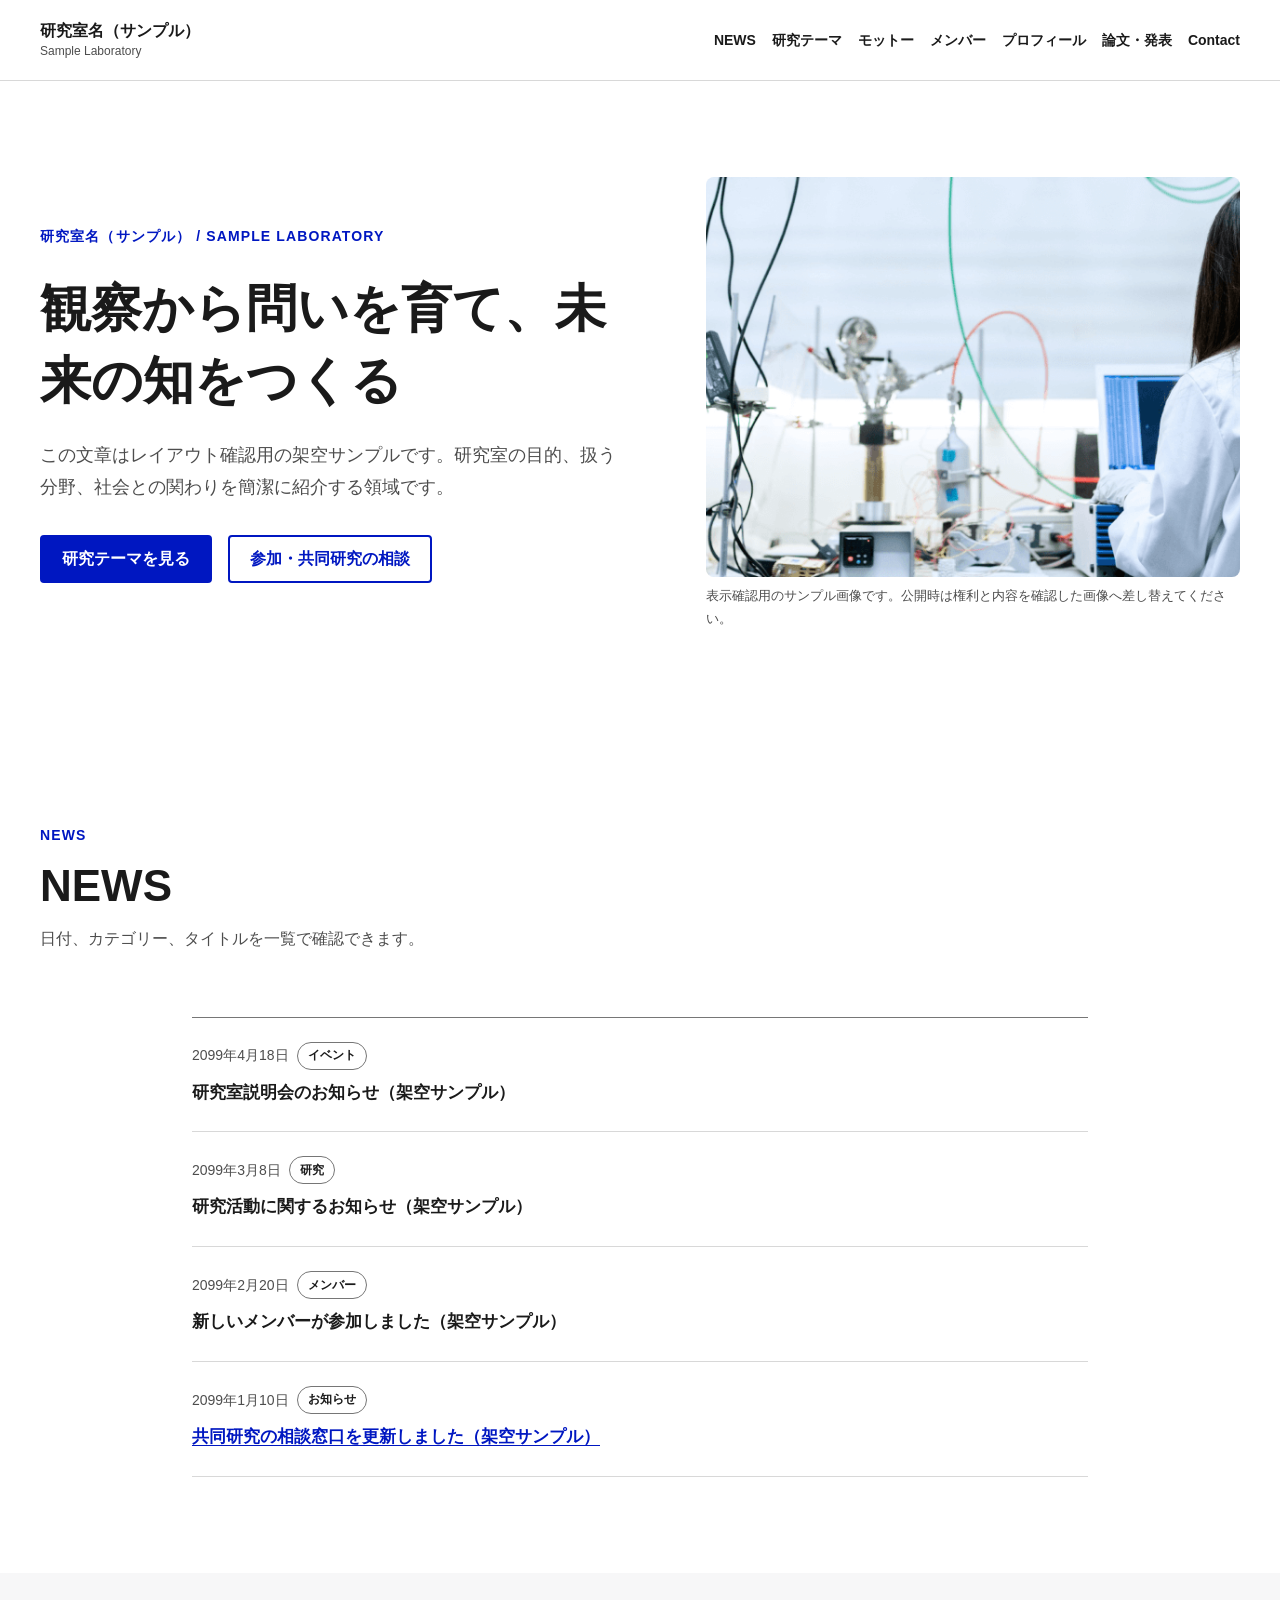
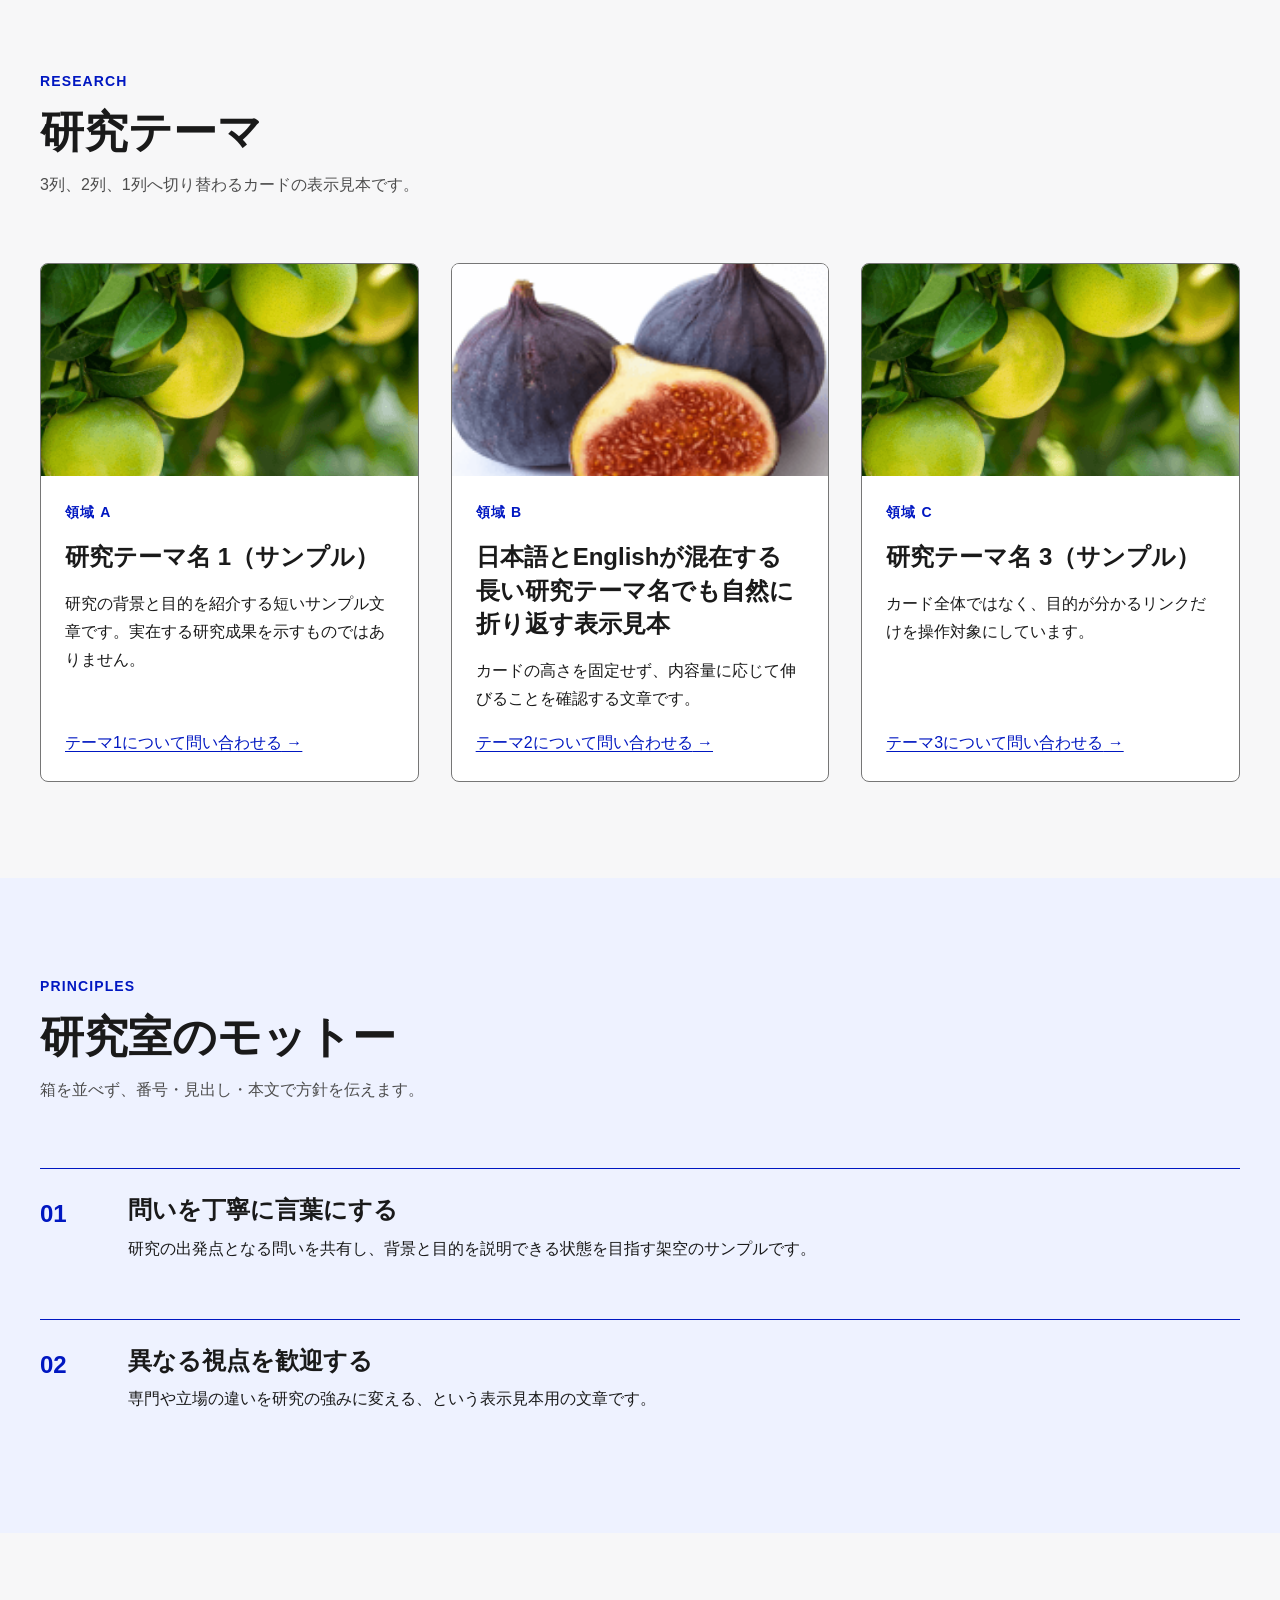
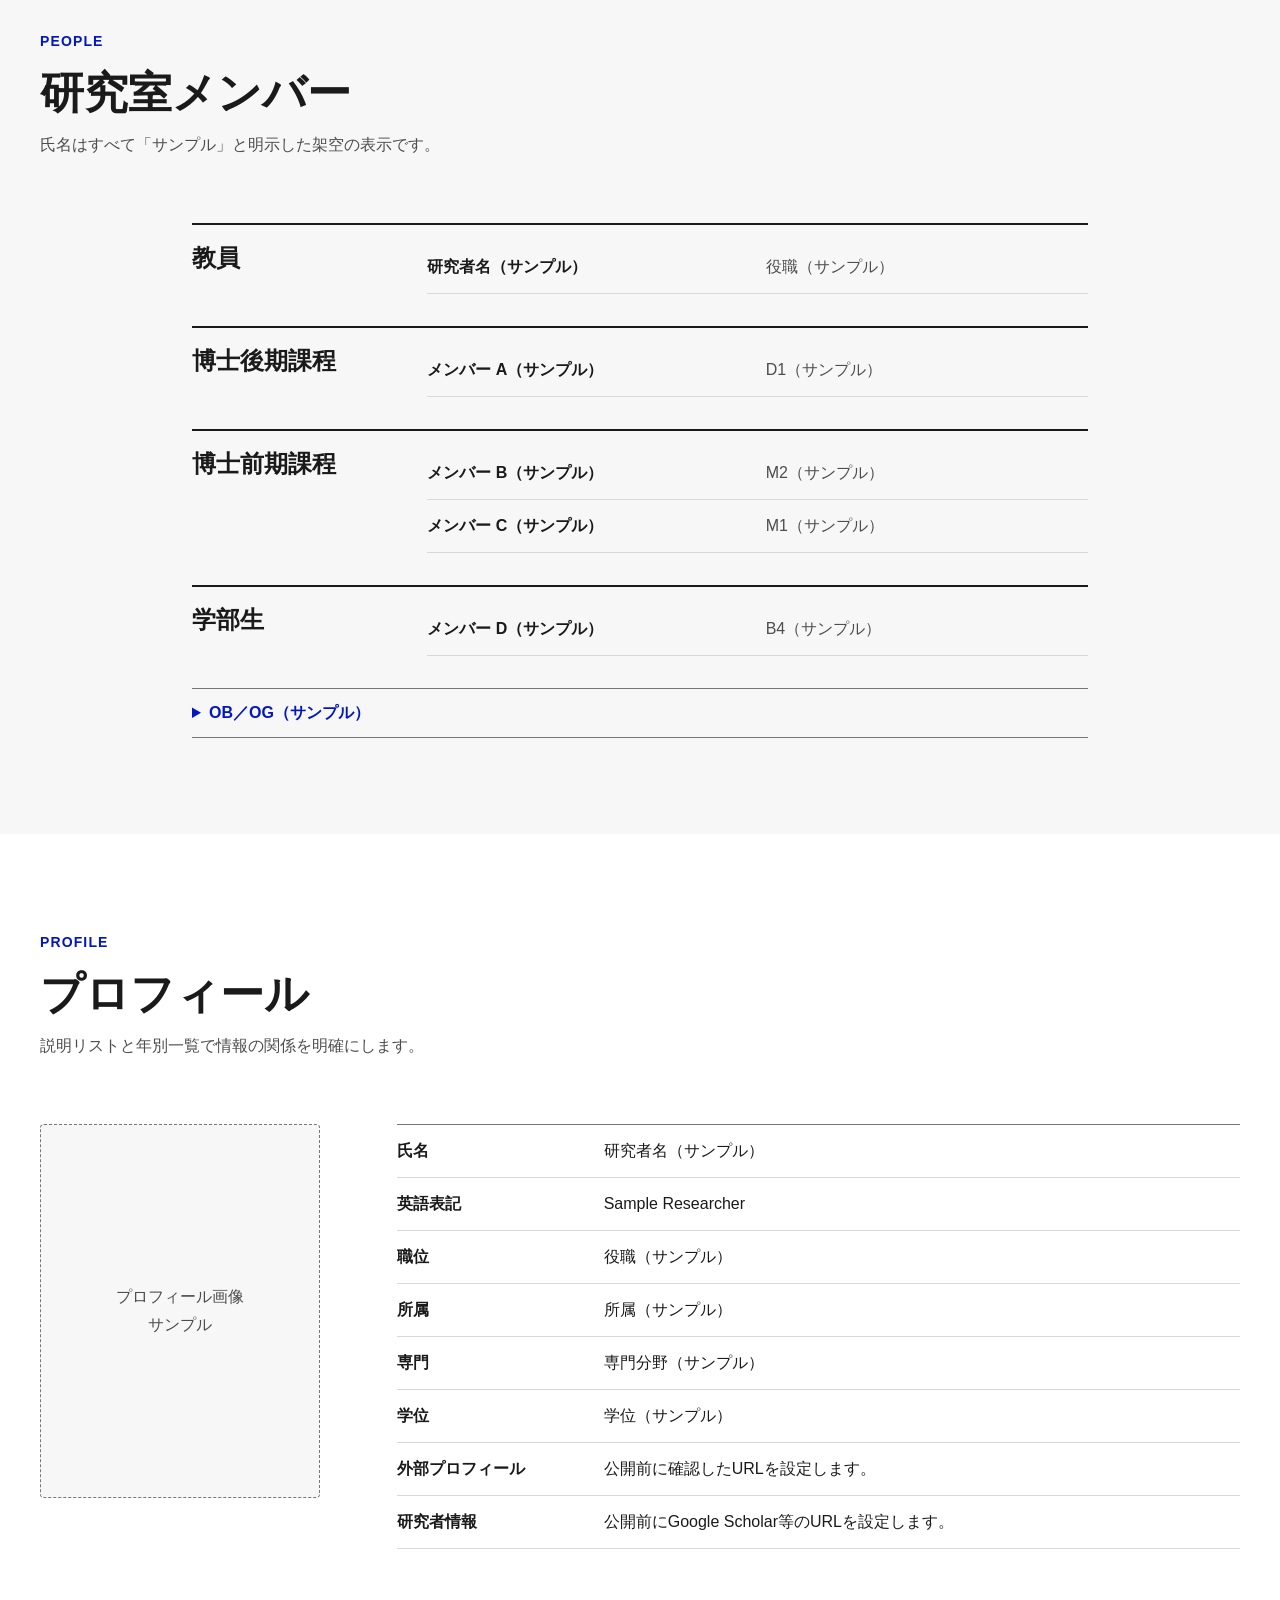
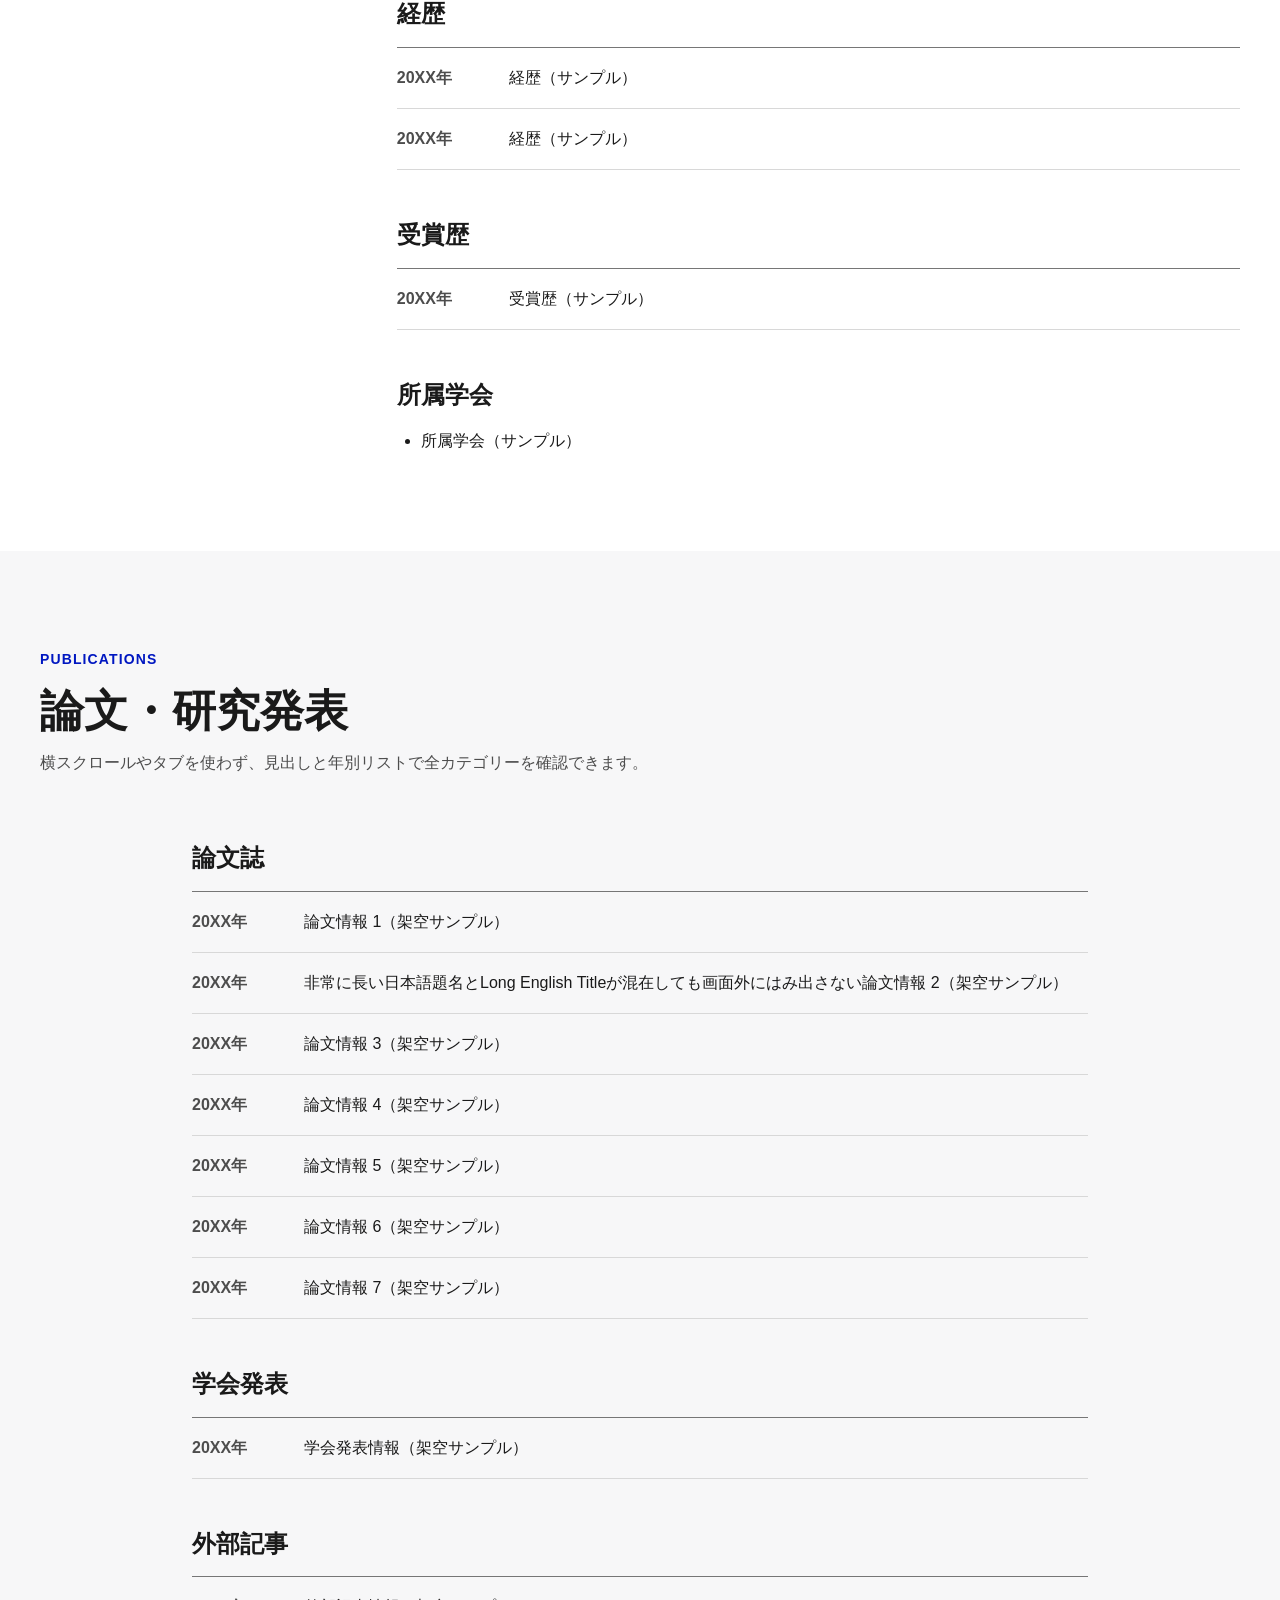
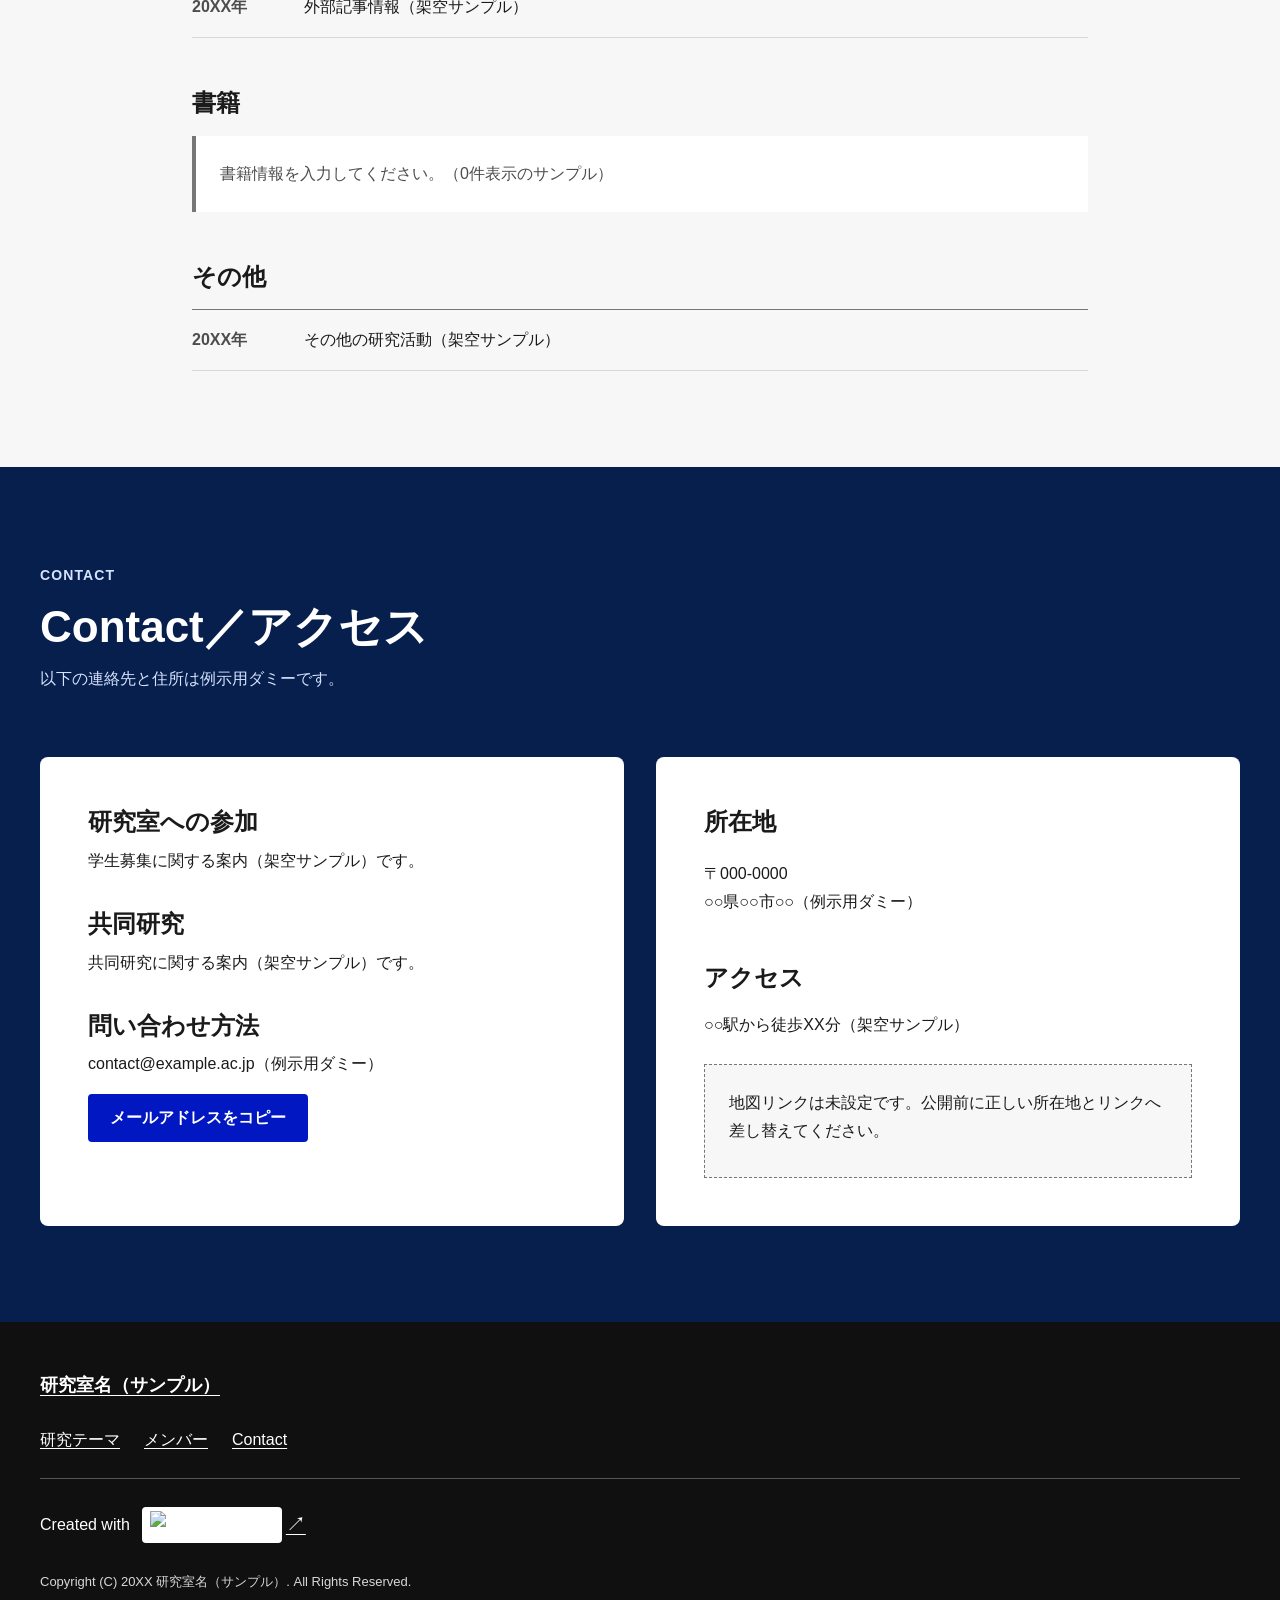
==== commit e3d35dba: "Build DADS-inspired research lab prototype" ====
--- a/sample.html
+++ b/sample.html
@@ -1,688 +1,140 @@
-<!DOCTYPE html>
+<!doctype html>
 <html lang="ja">
   <head>
     <meta charset="UTF-8" />
     <meta name="viewport" content="width=device-width, initial-scale=1.0" />
-    <title>研究室HPテンプレート｜完成サンプル</title>
-    <meta
-      name="description"
-      content="研究室HPテンプレートの完成サンプルです。"
-    />
+    <title>研究室HPテンプレート 完成見本（サンプル）</title>
+    <meta name="description" content="DADSの設計思想を研究室サイト向けに再解釈した完成見本です。掲載内容はすべて架空のサンプルです。" />
     <link rel="icon" href="./assets/images/common/favicon.ico" sizes="any" />
-    <!-- 32×32 -->
-    <link
-      rel="icon"
-      href="./assets/images/common/favicon.svg"
-      type="image/svg+xml"
-    />
-    <link
-      rel="apple-touch-icon"
-      href="./assets/images/common/apple_touch_icon.png"
-    />
-    <!-- 180×180 -->
-    <!-- og -->
+    <link rel="icon" href="./assets/images/common/favicon.svg" type="image/svg+xml" />
+    <link rel="apple-touch-icon" href="./assets/images/common/apple_touch_icon.png" />
     <meta property="og:type" content="website" />
-    <meta property="og:title" content="研究室HPテンプレート｜完成サンプル" />
+    <meta property="og:title" content="研究室HPテンプレート 完成見本（サンプル）" />
     <meta property="og:image" content="./assets/images/common/ogp.jpg" />
-    <meta
-      property="og:description"
-      content="研究室HPテンプレートの完成サンプルです。"
-    />
-    <meta property="og:site_name" content="研究室HPテンプレート" />
+    <meta property="og:description" content="DADSの設計思想を研究室サイト向けに再解釈した完成見本です。" />
+    <meta property="og:site_name" content="研究室HPテンプレート 完成見本" />
     <meta property="og:locale" content="ja_JP" />
-    <!-- x -->
     <meta name="twitter:card" content="summary_large_image" />
-    <meta name="twitter:title" content="研究室HPテンプレート｜完成サンプル" />
-    <meta
-      name="twitter:description"
-      content="研究室HPテンプレートの完成サンプルです。"
-    />
+    <meta name="twitter:title" content="研究室HPテンプレート 完成見本（サンプル）" />
+    <meta name="twitter:description" content="DADSの設計思想を研究室サイト向けに再解釈した完成見本です。" />
     <meta name="twitter:image" content="./assets/images/common/ogp.jpg" />
-    <meta name="twitter:image:alt" content="研究室HPテンプレートの完成サンプル" />
+    <meta name="twitter:image:alt" content="研究室HPテンプレートの完成見本" />
     <meta name="twitter:dnt" content="on" />
-    <!-- fonts -->
-    <style>
-      @import url("https://fonts.googleapis.com/css2?family=Noto+Sans+JP:wght@400;500;600;700&display=swap");
-    </style>
-    <!-- style sheet -->
     <link rel="stylesheet" href="./assets/css/destyle.css" />
-    <link rel="stylesheet" href="./assets/css/swiper-bundle.min.css" />
     <link rel="stylesheet" href="./assets/css/theme.css" />
     <link rel="stylesheet" href="./assets/css/style.css" />
-    <!-- Javascript -->
-    <script src="./assets/js/library.js"></script>
-    <script src="./assets/js/script.js"></script>
+    <script src="./assets/js/script.js" defer></script>
   </head>
+  <body id="top">
+    <a class="skip-link" href="#main-content">本文へ移動</a>
 
-  <!-- START ここからデザインの要素を入れていく -->
-  <body id="top">
-    <!-- START header -->
-    <header id="header">
-      <div class="header-contents">
-        <a href="#top" class="header-title" aria-label="ページ先頭へ戻る">
-          <div class="header-box" aria-hidden="true"></div>
-          <div class="header-name">
-            <h1 class="header-name-wrapp">
-              <span class="header-name-wrapp-ja"
-                >研究室名（サンプル）</span
-              >
-              <span class="header-name-wrapp-en"
-                >Laboratory Name (Sample)</span
-              >
-            </h1>
+    <header class="site-header" id="header">
+      <div class="site-header__inner">
+        <a class="site-brand" href="#top" aria-label="ページ先頭へ戻る">
+          <span class="site-brand__ja">研究室名（サンプル）</span>
+          <span class="site-brand__en" lang="en">Sample Laboratory</span>
+        </a>
+        <button class="menu-button" id="menu-button" type="button" aria-controls="site-nav" aria-expanded="false" aria-label="メニューを開く">
+          <span class="menu-button__icon" aria-hidden="true"><span></span><span></span><span></span></span><span class="menu-button__label">メニュー</span>
+        </button>
+        <nav class="site-nav" id="site-nav" aria-label="主要ナビゲーション">
+          <ul><li><a href="#news">NEWS</a></li><li><a href="#themes">研究テーマ</a></li><li><a href="#motto">モットー</a></li><li><a href="#members">メンバー</a></li><li><a href="#profile">プロフィール</a></li><li><a href="#publications">論文・発表</a></li><li><a href="#contact">Contact</a></li></ul>
+        </nav>
+      </div>
+    </header>
+
+    <main id="main-content">
+      <section class="hero" aria-labelledby="hero-title">
+        <div class="container hero__grid">
+          <div class="hero__content">
+            <p class="eyebrow">研究室名（サンプル） / Sample Laboratory</p>
+            <h1 id="hero-title">観察から問いを育て、未来の知をつくる</h1>
+            <p class="hero__lead">この文章はレイアウト確認用の架空サンプルです。研究室の目的、扱う分野、社会との関わりを簡潔に紹介する領域です。</p>
+            <div class="button-group"><a class="button button--primary" href="#themes">研究テーマを見る</a><a class="button button--secondary" href="#contact">参加・共同研究の相談</a></div>
           </div>
-        </a>
-        <button
-          id="burger"
-          class="is-sp"
-          type="button"
-          aria-label="メニューを開く"
-          aria-controls="g-nav"
-          aria-expanded="false"
-        >
-          <span class="header-burger"></span>
-          <span class="header-burger"></span>
-          <span class="header-burger"></span>
-        </button>
-      </div>
-      <div class="logo-university-pc is-pc" aria-hidden="true"></div>
-    </header>
-    <!-- END header -->
+          <figure class="hero__media"><img src="./assets/images/sample-mv.png" alt="抽象的な研究風景のサンプル画像" /><figcaption>表示確認用のサンプル画像です。公開時は権利と内容を確認した画像へ差し替えてください。</figcaption></figure>
+        </div>
+      </section>
 
-    <main>
-      <!-- START グローバルナビ -->
-      <nav id="g-nav">
-        <div class="nav-inner">
-          <p>Menu</p>
-          <div id="nav-list"></div>
-          <div
-            class="logo-university"
-            role="img"
-            aria-label="大学・組織ロゴの配置例"
-          >
-            <span class="logo-university-placeholder"
-              >大学・組織ロゴ<br />（サンプル）</span
-            >
+      <section class="section section--surface" id="news" aria-labelledby="news-title">
+        <div class="container section-heading"><p class="section-heading__en" lang="en">News</p><h2 id="news-title">NEWS</h2><p>日付、カテゴリー、タイトルを一覧で確認できます。</p></div>
+        <div class="container container--reading">
+          <ul class="resource-list news-list">
+            <li><div class="resource-list__meta"><time datetime="2099-04-18">2099年4月18日</time><span class="label">イベント</span></div><p class="resource-list__title">研究室説明会のお知らせ（架空サンプル）</p></li>
+            <li><div class="resource-list__meta"><time datetime="2099-03-08">2099年3月8日</time><span class="label">研究</span></div><p class="resource-list__title">研究活動に関するお知らせ（架空サンプル）</p></li>
+            <li><div class="resource-list__meta"><time datetime="2099-02-20">2099年2月20日</time><span class="label">メンバー</span></div><p class="resource-list__title">新しいメンバーが参加しました（架空サンプル）</p></li>
+            <li><div class="resource-list__meta"><time datetime="2099-01-10">2099年1月10日</time><span class="label">お知らせ</span></div><p class="resource-list__title"><a href="#contact">共同研究の相談窓口を更新しました（架空サンプル）</a></p></li>
+          </ul>
+        </div>
+      </section>
+
+      <section class="section" id="themes" aria-labelledby="themes-title">
+        <div class="container section-heading"><p class="section-heading__en" lang="en">Research</p><h2 id="themes-title">研究テーマ</h2><p>3列、2列、1列へ切り替わるカードの表示見本です。</p></div>
+        <div class="container card-grid">
+          <article class="research-card"><img src="./assets/images/sample-ph-01.png" alt="研究テーマ1の抽象的なサンプル画像" /><div class="research-card__body"><p class="eyebrow">領域 A</p><h3>研究テーマ名 1（サンプル）</h3><p>研究の背景と目的を紹介する短いサンプル文章です。実在する研究成果を示すものではありません。</p><a class="arrow-link" href="#contact">テーマ1について問い合わせる</a></div></article>
+          <article class="research-card"><img src="./assets/images/sample-ph-02.png" alt="研究テーマ2の抽象的なサンプル画像" /><div class="research-card__body"><p class="eyebrow">領域 B</p><h3>日本語とEnglishが混在する長い研究テーマ名でも自然に折り返す表示見本</h3><p>カードの高さを固定せず、内容量に応じて伸びることを確認する文章です。</p><a class="arrow-link" href="#contact">テーマ2について問い合わせる</a></div></article>
+          <article class="research-card"><img src="./assets/images/sample-ph-01.png" alt="研究テーマ3の抽象的なサンプル画像" /><div class="research-card__body"><p class="eyebrow">領域 C</p><h3>研究テーマ名 3（サンプル）</h3><p>カード全体ではなく、目的が分かるリンクだけを操作対象にしています。</p><a class="arrow-link" href="#contact">テーマ3について問い合わせる</a></div></article>
+        </div>
+      </section>
+
+      <section class="section section--tint" id="motto" aria-labelledby="motto-title">
+        <div class="container section-heading"><p class="section-heading__en" lang="en">Principles</p><h2 id="motto-title">研究室のモットー</h2><p>箱を並べず、番号・見出し・本文で方針を伝えます。</p></div>
+        <div class="container statement-list">
+          <article class="statement"><p class="statement__number" aria-hidden="true">01</p><div><h3>問いを丁寧に言葉にする</h3><p>研究の出発点となる問いを共有し、背景と目的を説明できる状態を目指す架空のサンプルです。</p></div></article>
+          <article class="statement"><p class="statement__number" aria-hidden="true">02</p><div><h3>異なる視点を歓迎する</h3><p>専門や立場の違いを研究の強みに変える、という表示見本用の文章です。</p></div></article>
+        </div>
+      </section>
+
+      <section class="section" id="members" aria-labelledby="members-title">
+        <div class="container section-heading"><p class="section-heading__en" lang="en">People</p><h2 id="members-title">研究室メンバー</h2><p>氏名はすべて「サンプル」と明示した架空の表示です。</p></div>
+        <div class="container container--reading member-groups">
+          <section class="member-group" aria-labelledby="faculty-title"><h3 id="faculty-title">教員</h3><ul><li><span class="member-name">研究者名（サンプル）</span><span class="member-role">役職（サンプル）</span></li></ul></section>
+          <section class="member-group" aria-labelledby="doctoral-title"><h3 id="doctoral-title">博士後期課程</h3><ul><li><span class="member-name">メンバー A（サンプル）</span><span class="member-role">D1（サンプル）</span></li></ul></section>
+          <section class="member-group" aria-labelledby="masters-title"><h3 id="masters-title">博士前期課程</h3><ul><li><span class="member-name">メンバー B（サンプル）</span><span class="member-role">M2（サンプル）</span></li><li><span class="member-name">メンバー C（サンプル）</span><span class="member-role">M1（サンプル）</span></li></ul></section>
+          <section class="member-group" aria-labelledby="undergraduate-title"><h3 id="undergraduate-title">学部生</h3><ul><li><span class="member-name">メンバー D（サンプル）</span><span class="member-role">B4（サンプル）</span></li></ul></section>
+          <details class="alumni"><summary>OB／OG（サンプル）</summary><p>件数が多い卒業生情報のみ、必要に応じて折りたためる表示見本です。</p></details>
+        </div>
+      </section>
+
+      <section class="section section--surface" id="profile" aria-labelledby="profile-title">
+        <div class="container section-heading"><p class="section-heading__en" lang="en">Profile</p><h2 id="profile-title">プロフィール</h2><p>説明リストと年別一覧で情報の関係を明確にします。</p></div>
+        <div class="container profile-grid">
+          <div class="profile-photo" role="img" aria-label="プロフィール画像のサンプル表示">プロフィール画像<br />サンプル</div>
+          <div class="profile-main">
+            <dl class="description-list"><div><dt>氏名</dt><dd>研究者名（サンプル）</dd></div><div><dt>英語表記</dt><dd lang="en">Sample Researcher</dd></div><div><dt>職位</dt><dd>役職（サンプル）</dd></div><div><dt>所属</dt><dd>所属（サンプル）</dd></div><div><dt>専門</dt><dd>専門分野（サンプル）</dd></div><div><dt>学位</dt><dd>学位（サンプル）</dd></div><div><dt>外部プロフィール</dt><dd>公開前に確認したURLを設定します。</dd></div><div><dt>研究者情報</dt><dd>公開前にGoogle Scholar等のURLを設定します。</dd></div></dl>
+            <div class="profile-history"><section aria-labelledby="career-title"><h3 id="career-title">経歴</h3><ul class="timeline"><li><time>20XX年</time><span>経歴（サンプル）</span></li><li><time>20XX年</time><span>経歴（サンプル）</span></li></ul></section><section aria-labelledby="awards-title"><h3 id="awards-title">受賞歴</h3><ul class="timeline"><li><time>20XX年</time><span>受賞歴（サンプル）</span></li></ul></section><section aria-labelledby="societies-title"><h3 id="societies-title">所属学会</h3><ul class="plain-list"><li>所属学会（サンプル）</li></ul></section></div>
           </div>
         </div>
-        <span class="overlay"></span>
-      </nav>
-      <!-- END グローバルナビ -->
-      <div class="main-contents">
-        <aside class="sample-notice" role="note">
-          このページに掲載されている研究室、人物、論文、受賞歴、団体、住所等は、テンプレートの表示確認を目的としたサンプルです。実在する人物・組織・研究活動との関係を示すものではありません。
-        </aside>
-        <!-- START メインビジュアル -->
-        <div class="mv">
-          <picture class="mv">
-            <img
-              src="./assets/images/sample-mv.png"
-              alt="研究室で実験装置を操作する様子（サンプル画像）"
-            />
-          </picture>
+      </section>
+
+      <section class="section" id="publications" aria-labelledby="publications-title">
+        <div class="container section-heading"><p class="section-heading__en" lang="en">Publications</p><h2 id="publications-title">論文・研究発表</h2><p>横スクロールやタブを使わず、見出しと年別リストで全カテゴリーを確認できます。</p></div>
+        <div class="container publication-groups">
+          <section aria-labelledby="journals-title"><h3 id="journals-title">論文誌</h3><ul class="publication-list"><li><time>20XX年</time><p>論文情報 1（架空サンプル）</p></li><li><time>20XX年</time><p>非常に長い日本語題名とLong English Titleが混在しても画面外にはみ出さない論文情報 2（架空サンプル）</p></li><li><time>20XX年</time><p>論文情報 3（架空サンプル）</p></li><li><time>20XX年</time><p>論文情報 4（架空サンプル）</p></li><li><time>20XX年</time><p>論文情報 5（架空サンプル）</p></li><li><time>20XX年</time><p>論文情報 6（架空サンプル）</p></li><li><time>20XX年</time><p>論文情報 7（架空サンプル）</p></li></ul></section>
+          <section aria-labelledby="conferences-title"><h3 id="conferences-title">学会発表</h3><ul class="publication-list"><li><time>20XX年</time><p>学会発表情報（架空サンプル）</p></li></ul></section>
+          <section aria-labelledby="articles-title"><h3 id="articles-title">外部記事</h3><ul class="publication-list"><li><time>20XX年</time><p>外部記事情報（架空サンプル）</p></li></ul></section>
+          <section aria-labelledby="books-title"><h3 id="books-title">書籍</h3><p class="empty-state">書籍情報を入力してください。（0件表示のサンプル）</p></section>
+          <section aria-labelledby="other-title"><h3 id="other-title">その他</h3><ul class="publication-list"><li><time>20XX年</time><p>その他の研究活動（架空サンプル）</p></li></ul></section>
         </div>
-        <!-- END メインビジュアル -->
+      </section>
 
-        <!-- START 研究テーマ -->
-        <section
-          data-accordion="normal"
-          data-class="nav-default"
-          data-title="研究テーマ"
-          id="themes"
-          class="scroll-point"
-        >
-          <h2>研究テーマ</h2>
-          <ul class="theme-wrapp">
-            <li class="theme-item">
-              <h3 class="h3-number">
-                長い研究テーマ名の表示確認用サンプル：分野横断型データ解析による課題発見
-              </h3>
-              <div class="theme-body">
-                <p>
-                  ここには研究の背景、目的、独自性を入力します。この文章は長文レイアウトを確認するためのサンプルであり、実在する研究活動や組織との関係を示すものではありません。
-                </p>
-                <div class="theme-img">
-                  <picture>
-                    <img
-                      src="./assets/images/sample-ph-02.png"
-                      alt="イチジク（サンプル画像）"
-                    />
-                  </picture>
-                </div>
-                <p>
-                  ここには研究方法、期待される成果、社会への応用可能性などを入力します。公開前に、共同研究先や研究対象の名称を掲載してよいか確認してください。
-                </p>
-              </div>
-            </li>
-            <li class="theme-item">
-              <h3 class="h3-number">研究テーマ名（サンプル2）</h3>
-              <div class="theme-body">
-                <p>
-                  研究テーマの概要を入力してください。専門外の閲覧者にも伝わる言葉で、対象と目的を簡潔に説明するための入力例です。
-                </p>
-              </div>
-            </li>
-            <li class="theme-item">
-              <h3 class="h3-number">研究テーマ名（サンプル3）</h3>
-              <div class="theme-body">
-                <div class="theme-img">
-                  <picture>
-                    <img
-                      src="./assets/images/sample-ph-01.png"
-                      alt="木になった果実（サンプル画像）"
-                    />
-                  </picture>
-                </div>
-                <p>
-                  研究テーマの説明を入力してください。画像を利用する場合は、掲載権限と代替テキストも確認してください。
-                </p>
-              </div>
-            </li>
-          </ul>
-        </section>
-        <!-- END 研究テーマ -->
-
-        <!-- START NEWS -->
-        <section
-          data-accordion="normal"
-          data-class="nav-default"
-          data-title="NEWS"
-          id="news"
-          class="scroll-point"
-        >
-          <h2>NEWS</h2>
-          <ul class="news-li-wrapp">
-            <li class="news-item" data-more="">
-              <div class="news-date">20XX.04.01</div>
-              <div class="news-text">
-                <div class="news-title">
-                  研究室ウェブサイトのサンプルを公開しました。
-                </div>
-              </div>
-            </li>
-            <li class="news-item" data-more="">
-              <div class="news-date">20XX.03.15</div>
-              <div class="news-text">
-                <div class="news-title">
-                  ［学年］の［メンバー名］が［発表会名］で研究成果を発表しました。（サンプル）
-                </div>
-              </div>
-            </li>
-            <li class="news-item" data-more="">
-              <div class="news-date">20XX.02.20</div>
-              <div class="news-text">
-                <div class="news-title">
-                  ［研究テーマ］に関する活動報告を掲載しました。（サンプル）
-                </div>
-              </div>
-            </li>
-            <li class="news-item" data-more="">
-              <div class="news-date">20XX.01.30</div>
-              <div class="news-text">
-                <div class="news-title">
-                  ［イベント名］を開催します。詳細情報をここに入力してください。（サンプル）
-                </div>
-              </div>
-            </li>
-            <li class="news-item" data-more="">
-              <div class="news-date">20XX.01.10</div>
-              <div class="news-text">
-                <div class="news-title">
-                  ［募集内容］の受付を開始しました。（サンプル）
-                </div>
-              </div>
-            </li>
-            <li class="news-item" data-more="">
-              <div class="news-date">20XX.12.15</div>
-              <div class="news-text">
-                <div class="news-title">
-                  ［公開資料名］を更新しました。（サンプル）
-                </div>
-              </div>
-            </li>
-            <li class="news-item" data-more="">
-              <div class="news-date">20XX.11.01</div>
-              <div class="news-text">
-                <div class="news-title">
-                  過去のお知らせをここに入力してください。（サンプル）
-                </div>
-              </div>
-            </li>
-          </ul>
-          <button class="more-btn" type="button">
-            <svg viewBox="0 0 13 3">
-              <use xlink:href="./assets/images/ico/splite.svg#ico-more"></use>
-            </svg>
-            もっと見る
-          </button>
-        </section>
-        <!-- END NEWS -->
-
-        <!-- START 研究室のモットー -->
-        <section
-          data-accordion="normal"
-          data-class="nav-default"
-          data-title="研究室のモットー"
-          id="motto"
-          class="scroll-point"
-        >
-          <h2>研究室のモットー</h2>
-          <ul class="motto-wrapp">
-            <li>
-              <h3>好奇心を大切にする（サンプル）</h3>
-              <p>
-                ここには研究室が大切にしている考え方を入力します。この文章は表示確認用のサンプルです。
-              </p>
-            </li>
-            <li>
-              <h3>互いの視点を尊重する（サンプル）</h3>
-              <p>
-                研究室の雰囲気や、日々の活動で重視している姿勢を説明するための入力例です。
-              </p>
-            </li>
-          </ul>
-        </section>
-        <!-- END 研究室のモットー -->
-
-        <!-- START 研究室メンバー -->
-        <section
-          data-accordion="normal"
-          data-class="nav-default"
-          data-title="研究室メンバー"
-          id="member"
-          class="scroll-point member"
-        >
-          <h2>研究室メンバー</h2>
-          <ul class="member-wrapp">
-            <li class="member-li-wrapp" data-more="">
-              <h4>博士後期課程</h4>
-              <ul class="member-li">
-                <li class="member-name-li">
-                  <div class="member-name">
-                    <p>［博士後期課程3年 氏名］</p>
-                    <p>［博士後期課程2年 氏名］</p>
-                    <p>［博士後期課程1年 氏名］</p>
-                  </div>
-                </li>
-              </ul>
-            </li>
-            <li class="member-li-wrapp" data-more="">
-              <h4>博士前期課程</h4>
-              <ul class="member-li">
-                <li class="member-name-li">
-                  <div class="member-name">
-                    <p>［博士前期課程2年 氏名］</p>
-                    <p>［博士前期課程1年 氏名］</p>
-                  </div>
-                </li>
-              </ul>
-            </li>
-            <li class="member-li-wrapp" data-more="">
-              <h4>OB / OG</h4>
-              <ul class="member-li">
-                <li class="member-name-li">
-                  <p class="member-year">20XX年度</p>
-                  <div class="member-name">
-                    <p>［氏名］（［進路・所属先］）</p>
-                    <p>［氏名］（［進路・所属先］）</p>
-                  </div>
-                </li>
-                <li class="member-name-li">
-                  <p class="member-year">20XX年度</p>
-                  <div class="member-name">
-                    <p>［氏名］（［進路・所属先］）</p>
-                    <p>［氏名］（［進路・所属先］）</p>
-                  </div>
-                </li>
-              </ul>
-            </li>
-          </ul>
-          <button class="more-btn" type="button">
-            <svg viewBox="0 0 13 3">
-              <use
-                xlink:href="./assets/images/ico/splite.svg#ico-more"
-              ></use></svg
-            >もっと見る
-          </button>
-        </section>
-        <!-- END 研究室メンバー -->
-
-        <!-- START プロフィール -->
-        <section
-          data-accordion="normal"
-          data-class="nav-default"
-          data-title="プロフィール"
-          id="profile"
-          class="scroll-point"
-        >
-          <h2>プロフィール</h2>
-          <div class="profile-wrapp">
-            <div class="profile-info-wrapp">
-              <div
-                class="profile-image-placeholder"
-                role="img"
-                aria-label="プロフィール画像のサンプル表示"
-              >
-                プロフィール画像<br />（サンプル）
-              </div>
-              <div>
-                <div class="profile-info-text-wrapp">
-                  <p class="profile-info-position">役職（サンプル）</p>
-                  <div class="profile-info-name">
-                    <p class="profile-info-name-ja">研究者名（サンプル）</p>
-                    <p>Researcher Name (Sample)</p>
-                  </div>
-                </div>
-                <div class="profile-info-link-wrapp">
-                  <p>研究者紹介ページのURLを設定してください。</p>
-                  <p>研究業績ページのURLを設定してください。</p>
-                </div>
-              </div>
-            </div>
-            <ul class="profile-history-wrapp">
-              <li>
-                <h4>経歴</h4>
-                <ul class="profile-history-li">
-                  <li class="profile-history-text-wrapp">
-                    <p class="profile-history-year">20XX</p>
-                    <div class="profile-history-text">
-                      <p>［学歴・経歴を入力してください］（サンプル）</p>
-                    </div>
-                  </li>
-                  <li class="profile-history-text-wrapp">
-                    <p class="profile-history-year">20XX</p>
-                    <div class="profile-history-text">
-                      <p>［学歴・経歴を入力してください］（サンプル）</p>
-                    </div>
-                  </li>
-                  <li class="profile-history-text-wrapp">
-                    <p class="profile-history-year">20XX</p>
-                    <div class="profile-history-text">
-                      <p>［学歴・経歴を入力してください］（サンプル）</p>
-                    </div>
-                  </li>
-                  <li class="profile-history-text-wrapp">
-                    <p class="profile-history-year">20XX</p>
-                    <div class="profile-history-text">
-                      <p>［学歴・経歴を入力してください］（サンプル）</p>
-                    </div>
-                  </li>
-                  <li class="profile-history-text-wrapp">
-                    <p class="profile-history-year">20XX</p>
-                    <div class="profile-history-text">
-                      <p>［学歴・経歴を入力してください］（サンプル）</p>
-                    </div>
-                  </li>
-                  <li class="profile-history-text-wrapp">
-                    <p class="profile-history-year">20XX</p>
-                    <div class="profile-history-text">
-                      <p>［学歴・経歴を入力してください］（サンプル）</p>
-                    </div>
-                  </li>
-                </ul>
-              </li>
-              <li>
-                <h4>受賞歴</h4>
-                <ul class="profile-history-li">
-                  <li class="profile-history-text-wrapp">
-                    <p class="profile-history-year">20XX</p>
-                    <div class="profile-history-text">
-                      <p>［受賞歴を入力してください］（サンプル）</p>
-                    </div>
-                  </li>
-                  <li class="profile-history-text-wrapp">
-                    <p class="profile-history-year">20XX</p>
-                    <div class="profile-history-text">
-                      <p>［受賞歴を入力してください］（サンプル）</p>
-                    </div>
-                  </li>
-                </ul>
-              </li>
-              <li>
-                <h4>所属学会</h4>
-                <ul class="profile-history-li">
-                  <li class="profile-history-text-wrapp">
-                    <div class="profile-history-text">
-                      <p>［所属学会を入力してください］（サンプル）</p>
-                      <p>［所属学会を入力してください］（サンプル）</p>
-                    </div>
-                  </li>
-                </ul>
-              </li>
-            </ul>
-          </div>
-        </section>
-        <!-- END プロフィール -->
-
-        <!-- START 論文・研究発表 -->
-        <section
-          data-accordion="nav-drop"
-          data-class="nav-default"
-          data-title="論文・研究発表"
-          id="academic"
-          class="scroll-point"
-        >
-          <h2>論文・研究発表</h2>
-          <div class="academic-inner">
-            <div class="swiper mySwiper tab">
-              <div class="swiper-wrapper tab-wrapp">
-                <div class="swiper-slide" data-index="論文誌">論文誌</div>
-                <div class="swiper-slide" data-index="学会発表">学会発表</div>
-                <div class="swiper-slide" data-index="外部記事">外部記事</div>
-                <div class="swiper-slide" data-index="書籍">書籍</div>
-                <div class="swiper-slide" data-index="その他">その他</div>
-              </div>
-              <div class="swiper-button-next">
-                <svg
-                  xmlns="http://www.w3.org/2000/svg"
-                  width="8"
-                  height="14"
-                  viewBox="0 0 8 14"
-                  fill="none"
-                >
-                  <path
-                    d="M1.41797 12.2077L6.6263 6.99935L1.41797 1.79102"
-                    stroke="#2269D3"
-                    stroke-width="2"
-                    stroke-linecap="round"
-                    stroke-linejoin="round"
-                  />
-                </svg>
-              </div>
-              <div class="swiper-button-prev">
-                <svg
-                  xmlns="http://www.w3.org/2000/svg"
-                  width="8"
-                  height="14"
-                  viewBox="0 0 8 14"
-                  fill="none"
-                >
-                  <path
-                    d="M6.625 12.2067L1.41667 6.99837L6.625 1.79004"
-                    stroke="#2269D3"
-                    stroke-width="2"
-                    stroke-linecap="round"
-                    stroke-linejoin="round"
-                  />
-                </svg>
-              </div>
-            </div>
-            <div class="swiper mySwiper2">
-              <div class="swiper-wrapper">
-                <div class="swiper-slide">
-                  <ul class="paper num">
-                    <li class="list-item">論文タイトル（サンプル1）</li>
-                    <li class="list-item">論文タイトル（サンプル2）</li>
-                    <li class="list-item">論文タイトル（サンプル3）</li>
-                    <li class="list-item">論文タイトル（サンプル4）</li>
-                    <li class="list-item">論文タイトル（サンプル5）</li>
-                    <li class="list-item">論文タイトル（サンプル6）</li>
-                    <li class="list-item">
-                      長い論文タイトルの折り返しを確認するための表示用テキスト（サンプル7）
-                    </li>
-                  </ul>
-                  <button class="load-more" type="button">
-                    <svg viewBox="0 0 13 3">
-                      <use
-                        xlink:href="./assets/images/ico/splite.svg#ico-more"
-                      ></use></svg
-                    >もっと見る
-                  </button>
-                </div>
-                <div class="swiper-slide">
-                  <ul class="paper">
-                    <li class="list-item">学会発表タイトル（サンプル1）</li>
-                    <li class="list-item">学会発表タイトル（サンプル2）</li>
-                    <li class="list-item">学会発表タイトル（サンプル3）</li>
-                    <li class="list-item">学会発表タイトル（サンプル4）</li>
-                    <li class="list-item">学会発表タイトル（サンプル5）</li>
-                    <li class="list-item">学会発表タイトル（サンプル6）</li>
-                  </ul>
-                  <button class="load-more" type="button">
-                    <svg viewBox="0 0 13 3">
-                      <use
-                        xlink:href="./assets/images/ico/splite.svg#ico-more"
-                      ></use></svg
-                    >もっと見る
-                  </button>
-                </div>
-                <div class="swiper-slide">
-                  <ul class="paper">
-                    <li class="list-item">外部記事タイトル（サンプル1）</li>
-                  </ul>
-                  <button class="load-more" type="button">
-                    <svg viewBox="0 0 13 3">
-                      <use
-                        xlink:href="./assets/images/ico/splite.svg#ico-more"
-                      ></use></svg
-                    >もっと見る
-                  </button>
-                </div>
-                <div class="swiper-slide">
-                  <ul class="paper"></ul>
-                  <p class="academic-empty">書籍情報を入力してください。（サンプル）</p>
-                  <button class="load-more" type="button">
-                    <svg viewBox="0 0 13 3">
-                      <use
-                        xlink:href="./assets/images/ico/splite.svg#ico-more"
-                      ></use></svg
-                    >もっと見る
-                  </button>
-                </div>
-                <div class="swiper-slide">
-                  <ul class="paper">
-                    <li class="list-item">その他の研究活動（サンプル1）</li>
-                    <li class="list-item">その他の研究活動（サンプル2）</li>
-                    <li class="list-item">その他の研究活動（サンプル3）</li>
-                    <li class="list-item">その他の研究活動（サンプル4）</li>
-                    <li class="list-item">その他の研究活動（サンプル5）</li>
-                    <li class="list-item">その他の研究活動（サンプル6）</li>
-                    <li class="list-item">その他の研究活動（サンプル7）</li>
-                  </ul>
-                  <button class="load-more" type="button">
-                    <svg viewBox="0 0 13 3">
-                      <use
-                        xlink:href="./assets/images/ico/splite.svg#ico-more"
-                      ></use></svg
-                    >もっと見る
-                  </button>
-                </div>
-              </div>
-            </div>
-          </div>
-        </section>
-        <!-- END 論文・研究発表 -->
-
-        <!-- START Contact -->
-        <section
-          data-accordion="normal"
-          data-class="nav-default"
-          data-title="Contact"
-          id="contact"
-          class="scroll-point"
-        >
-          <h2>Contact</h2>
-          <div class="contact-wrapp">
-            <div class="contact-text-wrapp">
-              <p class="contact-text">
-                ここには研究室への問い合わせ方法や、学生募集に関する案内を入力します。（サンプル）
-              </p>
-              <span id="message" role="status" aria-live="polite">
-                <span class="check">
-                  <svg
-                    xmlns="http://www.w3.org/2000/svg"
-                    width="13"
-                    height="12"
-                    viewBox="0 0 13 12"
-                    fill="none"
-                  >
-                    <path
-                      d="M2 6L4.46154 9L10 3"
-                      stroke="#2269D3"
-                      stroke-width="1.5"
-                    />
-                  </svg>
-                </span>
-                <span class="text">メールアドレスをコピーしました</span>
-              </span>
-              <input
-                id="tagText"
-                type="text"
-                value="contact@example.com"
-                hidden
-                readonly
-              />
-              <button id="contact-btn" class="contact-btn" type="button">
-                <svg viewBox="0 0 14 11">
-                  <use
-                    xlink:href="./assets/images/ico/splite.svg#ico-mail"
-                  ></use>
-                </svg>
-                お問い合わせ
-              </button>
-            </div>
-            <div>
-              <div>
-                <p class="contact-access">アクセス</p>
-                <div class="contact-adress">
-                  <p>〒000-0000</p>
-                  <p>住所を入力してください。（サンプル）</p>
-                </div>
-              </div>
-              <!-- 公開前に、ここを研究室自身のGoogle Maps埋め込みコードへ置き換えてください。 -->
-              <div class="googlemap googlemap-placeholder" role="note">
-                地図は未設定です。<br />公開前に研究室の地図を設定してください。
-              </div>
-            </div>
-          </div>
-        </section>
-        <!-- END Contact -->
-      </div>
+      <section class="section contact" id="contact" aria-labelledby="contact-title">
+        <div class="container section-heading section-heading--light"><p class="section-heading__en" lang="en">Contact</p><h2 id="contact-title">Contact／アクセス</h2><p>以下の連絡先と住所は例示用ダミーです。</p></div>
+        <div class="container contact-grid">
+          <div class="contact-panel"><section aria-labelledby="join-title"><h3 id="join-title">研究室への参加</h3><p>学生募集に関する案内（架空サンプル）です。</p></section><section aria-labelledby="collaboration-title"><h3 id="collaboration-title">共同研究</h3><p>共同研究に関する案内（架空サンプル）です。</p></section><section aria-labelledby="inquiry-title"><h3 id="inquiry-title">問い合わせ方法</h3><p><span class="contact-email" id="contact-email">contact@example.ac.jp</span>（例示用ダミー）</p><button class="button button--primary copy-button" id="copy-email" type="button" data-copy-target="contact-email">メールアドレスをコピー</button><p class="copy-status" id="copy-status" role="status" aria-live="polite"></p></section></div>
+          <div class="contact-panel"><section aria-labelledby="address-title"><h3 id="address-title">所在地</h3><address>〒000-0000<br />○○県○○市○○（例示用ダミー）</address></section><section aria-labelledby="access-title"><h3 id="access-title">アクセス</h3><p>○○駅から徒歩XX分（架空サンプル）</p><p class="map-placeholder" role="note">地図リンクは未設定です。公開前に正しい所在地とリンクへ差し替えてください。</p></section></div>
+        </div>
+      </section>
     </main>
 
-    <!-- START フッター -->
-    <footer>
-      <!--
-        TEMPLATE CREDIT
-        無料利用時は、以下の株式会社アカデメイアの帰属表示と
-        サービスリンクを削除・非表示化しないでください。
-        帰属表示の削除には、有償の削除許諾が必要です。
-      -->
-      <div class="footer-link">
-        <p class="footer-link-text">Created with</p>
-        <a
-          href="https://www.academeia15.co.jp/web-template"
-          target="_blank"
-          rel="noopener noreferrer"
-          aria-label="アカデメイアの研究室HPテンプレート解説ページを開く"
-          ><img src="assets/images/logo-academeia.svg" alt="アカデメイア"
-        /></a>
-      </div>
-      <div class="footer-copyright">
-        Copyright (C) 20XX 研究室名（サンプル）. All Rights Reserved.
+    <footer class="site-footer">
+      <div class="container site-footer__inner">
+        <a class="site-footer__brand" href="#top">研究室名（サンプル）</a>
+        <nav aria-label="フッターナビゲーション"><ul><li><a href="#themes">研究テーマ</a></li><li><a href="#members">メンバー</a></li><li><a href="#contact">Contact</a></li></ul></nav>
+        <!-- 無料利用時は、以下の帰属表示と正式サービスリンクを削除・非表示化しないでください。 -->
+        <div class="footer-credit"><p>Created with</p><a href="https://www.academeia15.co.jp/web-template" target="_blank" rel="noopener noreferrer" aria-label="アカデメイアの研究室HPテンプレート解説ページを新しいタブで開く"><img src="./assets/images/logo-academeia.svg" alt="アカデメイア" /><span class="external-indicator" aria-hidden="true">↗</span><span class="visually-hidden">新しいタブで開きます</span></a></div>
+        <p class="site-footer__copyright">Copyright (C) 20XX 研究室名（サンプル）. All Rights Reserved.</p>
       </div>
     </footer>
-    <!-- END フッターの要素 -->
   </body>
-  <!-- END ここまでデザインの要素を入れていく -->
 </html>
--- a/assets/css/theme.css
+++ b/assets/css/theme.css
@@ -1,47 +1,44 @@
 /*
- * Design tokens for the Laboratory HP Template.
- * Change values here for broad visual adjustments; keep layout rules in style.css.
+ * DADS-inspired design tokens for the Laboratory HP Template.
+ * Change values here for site-wide visual adjustments; keep component rules in style.css.
  */
 :root {
-  --color-primary: #2269d3;
-  --color-primary-dark: #2a5eab;
-  --color-text: #302f37;
-  --color-surface: #fff;
-  --color-surface-selected: #f3f4fb;
-  --color-section-alternate: #fbfcff;
-  --color-link: #1a55ad;
-  --color-muted: #a0a0a0;
-  --color-border: #d4dbe1;
-  --color-tab-surface: #f9f9f9;
-  --color-tab-control: hsla(0, 0%, 86%, .7);
-  --color-notice-surface: #fff8e1;
-  --color-notice-border: #e5c867;
-  --color-focus: #2269d3;
+  --color-primary: #0017c1;
+  --color-primary-hover: #000082;
+  --color-primary-active: #000060;
+  --color-text: #1a1a1a;
+  --color-text-subtle: #4d4d4d;
+  --color-background: #f7f7f8;
+  --color-surface: #ffffff;
+  --color-surface-tint: #eef2ff;
+  --color-border: #767676;
+  --color-border-light: #d8d8d8;
+  --color-link: #0017c1;
+  --color-link-visited: #86198f;
+  --color-focus: #ffd43d;
+  --color-focus-outline: #1a1a1a;
 
-  --font-family-base: "Noto Sans JP", sans-serif;
-  --font-size-base: 16px;
+  --space-1: 0.5rem;
+  --space-2: 1rem;
+  --space-3: 1.5rem;
+  --space-4: 2rem;
+  --space-5: 3rem;
+  --space-6: 4rem;
+  --space-7: 6rem;
 
-  /* The current layout is fluid and intentionally has no global max width. */
-  --content-max-width: none;
-  --section-padding-block-mobile: 50px;
-  --section-padding-inline-mobile: 30px;
-  --section-padding-block-desktop: 5pc;
-  --section-padding-inline-desktop: 130px;
+  --font-family-base: "Noto Sans JP", "Hiragino Kaku Gothic ProN", "Yu Gothic", Meiryo, sans-serif;
+  --font-size-body: 1rem;
+  --font-size-heading-1: clamp(2rem, 4vw, 3.25rem);
+  --font-size-heading-2: clamp(1.75rem, 3.5vw, 2.75rem);
+  --font-size-heading-3: clamp(1.25rem, 2vw, 1.5rem);
+  --line-height-body: 1.75;
+  --line-height-heading: 1.4;
 
-  --radius-small: 4px;
-  --radius-card: 6px;
-  --radius-panel: 10px;
-  --radius-pill: 100vh;
-
-  /* Height includes the 1px bottom border; the mobile content offset remains 66px. */
-  --header-height-mobile: 67px;
-  --header-offset-mobile: 66px;
-  --header-height-desktop: 83px;
-  --nav-width-mobile: 300px;
-  --nav-width-desktop: 250px;
-
-  --duration-fast: .2s;
-  --duration-base: .3s;
-  --duration-slow: .4s;
-  --duration-menu: .55s;
+  --content-width: 75rem;
+  --reading-width: 56rem;
+  --header-height: 5rem;
+  --radius-small: 0.25rem;
+  --radius-medium: 0.5rem;
+  --duration-fast: 0.15s;
+  --duration-base: 0.25s;
 }
--- a/assets/css/style.css
+++ b/assets/css/style.css
@@ -1,1436 +1,835 @@
-.wait {
-  pointer-events: none
+@charset "UTF-8";
+
+*,
+*::before,
+*::after {
+  box-sizing: border-box;
 }
 
 html {
+  scroll-behavior: smooth;
+  scroll-padding-top: calc(var(--header-height) + var(--space-2));
+}
+
+body {
+  min-width: 20rem;
+  margin: 0;
+  color: var(--color-text);
+  background: var(--color-background);
   font-family: var(--font-family-base);
-  font-size: var(--font-size-base);
-  -webkit-font-smoothing: antialiased;
-  color: var(--color-text);
-  font-feature-settings: "palt" on;
-  scroll-behavior: smooth
+  font-size: var(--font-size-body);
+  line-height: var(--line-height-body);
+  overflow-wrap: anywhere;
+}
+
+body.menu-open {
+  overflow: hidden;
 }
 
 img {
-  width: 100%
-}
-
-.is-sp {
-  display: block
-}
-
-.is-pc {
-  display: none
-}
-
-.is-hidden {
-  display: none !important
-}
-
-[hidden] {
-  display: none !important
-}
-
-.is-visible {
-  animation: fade-in .3s ease both
-}
-
-@keyframes fade-in {
-  from {
-    opacity: 0
-  }
-
-  to {
-    opacity: 1
-  }
-}
-
-:where(a, button, [tabindex]):focus-visible {
-  outline: 3px solid var(--color-focus);
-  outline-offset: 3px
-}
-
-header {
-  border-bottom: 1px solid var(--color-border);
-  min-height: var(--header-height-mobile);
-  padding: 18px 20px;
+  display: block;
+  max-width: 100%;
+  height: auto;
+}
+
+button,
+a {
+  font: inherit;
+}
+
+a {
+  color: var(--color-link);
+  text-decoration: underline;
+  text-decoration-thickness: 0.08em;
+  text-underline-offset: 0.2em;
+}
+
+a:visited {
+  color: var(--color-link-visited);
+}
+
+a:hover {
+  text-decoration-thickness: 0.15em;
+}
+
+:focus-visible {
+  outline: 0.1875rem solid var(--color-focus-outline);
+  outline-offset: 0.1875rem;
+  background-color: var(--color-focus);
+  color: var(--color-text);
+}
+
+h1,
+h2,
+h3,
+p,
+figure,
+ul,
+dl,
+dd {
+  margin: 0;
+}
+
+h1,
+h2,
+h3 {
+  line-height: var(--line-height-heading);
+}
+
+h1 {
+  font-size: var(--font-size-heading-1);
+  font-weight: 700;
+}
+
+h2 {
+  font-size: var(--font-size-heading-2);
+  font-weight: 700;
+}
+
+h3 {
+  font-size: var(--font-size-heading-3);
+  font-weight: 700;
+}
+
+ul {
+  padding: 0;
+  list-style: none;
+}
+
+address {
+  font-style: normal;
+}
+
+.container {
+  width: min(calc(100% - 2rem), var(--content-width));
+  margin-inline: auto;
+}
+
+.container--reading {
+  max-width: var(--reading-width);
+}
+
+.visually-hidden {
+  position: absolute;
+  width: 1px;
+  height: 1px;
+  padding: 0;
+  margin: -1px;
+  overflow: hidden;
+  clip: rect(0, 0, 0, 0);
+  white-space: nowrap;
+  border: 0;
+}
+
+.skip-link {
+  position: fixed;
+  z-index: 1000;
+  top: var(--space-1);
+  left: var(--space-1);
+  padding: 0.75rem 1rem;
+  background: var(--color-surface);
+  color: var(--color-link);
+  transform: translateY(-200%);
+}
+
+.skip-link:focus {
+  transform: translateY(0);
+}
+
+.site-header {
+  position: sticky;
+  z-index: 100;
+  top: 0;
+  min-height: var(--header-height);
+  border-bottom: 1px solid var(--color-border-light);
+  background: color-mix(in srgb, var(--color-surface) 96%, transparent);
+  backdrop-filter: blur(0.5rem);
+}
+
+.site-header__inner {
+  display: flex;
+  align-items: center;
+  justify-content: space-between;
+  width: min(calc(100% - 2rem), var(--content-width));
+  min-height: var(--header-height);
+  margin-inline: auto;
+  gap: var(--space-3);
+}
+
+.site-brand {
+  display: inline-flex;
+  flex-direction: column;
+  justify-content: center;
+  min-height: 3rem;
+  color: var(--color-text);
+  text-decoration: none;
+}
+
+.site-brand:visited {
+  color: var(--color-text);
+}
+
+.site-brand__ja {
+  font-size: 1rem;
+  font-weight: 700;
+  line-height: 1.4;
+}
+
+.site-brand__en {
+  color: var(--color-text-subtle);
+  font-size: 0.75rem;
+  line-height: 1.4;
+}
+
+.menu-button {
+  display: none;
+  align-items: center;
+  justify-content: center;
+  min-width: 5.5rem;
+  min-height: 3rem;
+  padding: 0.5rem 0.75rem;
+  border: 1px solid var(--color-text);
+  border-radius: var(--radius-small);
+  background: var(--color-surface);
+  color: var(--color-text);
+  cursor: pointer;
+  gap: 0.5rem;
+}
+
+.menu-button__icon {
+  display: grid;
+  width: 1.25rem;
+  gap: 0.25rem;
+}
+
+.menu-button__icon span {
+  display: block;
+  height: 2px;
+  background: currentColor;
+}
+
+.menu-button__label {
+  font-size: 0.875rem;
+  font-weight: 700;
+}
+
+.site-nav ul {
+  display: flex;
+  align-items: center;
+  flex-wrap: wrap;
+  gap: 0 var(--space-2);
+}
+
+.site-nav a {
+  display: flex;
+  align-items: center;
+  min-height: 3rem;
+  color: var(--color-text);
+  font-size: 0.875rem;
+  font-weight: 700;
+  text-decoration: none;
+}
+
+.site-nav a:visited {
+  color: var(--color-text);
+}
+
+.site-nav a:hover {
+  color: var(--color-primary);
+  text-decoration: underline;
+}
+
+.hero {
+  padding-block: clamp(var(--space-5), 8vw, var(--space-7));
+  background: var(--color-surface);
+}
+
+.hero__grid {
+  display: grid;
+  align-items: center;
+  grid-template-columns: minmax(0, 1.05fr) minmax(20rem, 0.95fr);
+  gap: clamp(var(--space-4), 6vw, var(--space-7));
+}
+
+.hero__content {
+  display: grid;
+  gap: var(--space-3);
+}
+
+.eyebrow,
+.section-heading__en {
+  color: var(--color-primary);
+  font-size: 0.875rem;
+  font-weight: 700;
+  letter-spacing: 0.08em;
+  text-transform: uppercase;
+}
+
+.hero__lead {
+  max-width: 42rem;
+  color: var(--color-text-subtle);
+  font-size: clamp(1rem, 2vw, 1.125rem);
+}
+
+.hero__media {
+  display: grid;
+  gap: var(--space-1);
+}
+
+.hero__media img {
   width: 100%;
-  background-color: var(--color-surface);
-  position: fixed;
-  top: 0;
-  left: 0;
-  z-index: 3
-}
-
-.header-contents {
+  aspect-ratio: 4 / 3;
+  border-radius: var(--radius-medium);
+  object-fit: cover;
+}
+
+.hero__media figcaption {
+  color: var(--color-text-subtle);
+  font-size: 0.8125rem;
+}
+
+.button-group {
   display: flex;
-  justify-content: space-between
-}
-
-.header-title {
+  flex-wrap: wrap;
+  gap: var(--space-2);
+  margin-top: var(--space-1);
+}
+
+.button {
+  display: inline-flex;
+  align-items: center;
+  justify-content: center;
+  min-width: 7rem;
+  min-height: 3rem;
+  padding: 0.625rem 1.25rem;
+  border: 2px solid var(--color-primary);
+  border-radius: var(--radius-small);
+  font-weight: 700;
+  line-height: 1.5;
+  text-align: center;
+  text-decoration: none;
+  cursor: pointer;
+}
+
+.button--primary,
+.button--primary:visited {
+  background: var(--color-primary);
+  color: var(--color-surface);
+}
+
+.button--primary:hover {
+  border-color: var(--color-primary-hover);
+  background: var(--color-primary-hover);
+  color: var(--color-surface);
+  text-decoration: underline;
+}
+
+.button--primary:active {
+  border-color: var(--color-primary-active);
+  background: var(--color-primary-active);
+}
+
+.button--secondary,
+.button--secondary:visited {
+  background: var(--color-surface);
+  color: var(--color-primary);
+}
+
+.button--secondary:hover {
+  background: var(--color-surface-tint);
+  color: var(--color-primary-hover);
+  text-decoration: underline;
+}
+
+.section {
+  padding-block: clamp(var(--space-5), 8vw, var(--space-7));
+}
+
+.section--surface {
+  background: var(--color-surface);
+}
+
+.section--tint {
+  background: var(--color-surface-tint);
+}
+
+.section-heading {
+  display: grid;
+  margin-bottom: clamp(var(--space-4), 5vw, var(--space-6));
+  gap: var(--space-1);
+}
+
+.section-heading > p:last-child {
+  max-width: 44rem;
+  color: var(--color-text-subtle);
+}
+
+.resource-list {
+  border-top: 1px solid var(--color-border);
+}
+
+.resource-list > li {
+  display: grid;
+  padding-block: var(--space-3);
+  border-bottom: 1px solid var(--color-border-light);
+  gap: var(--space-1);
+}
+
+.resource-list__meta {
   display: flex;
   align-items: center;
-  gap: 10px
-}
-
-.header-box {
-  width: 30px;
-  height: 30px;
-  background-color: var(--color-primary)
-}
-
-.header-name {
-  font-weight: 600
-}
-
-.header-name-wrapp span {
-  display: block
-}
-
-.header-name-wrapp-ja {
-  font-size: 10px
-}
-
-.header-name-wrapp-en {
-  font-size: 10px;
-  margin-top: 2px
-}
-
-.header-logo {
-  margin: auto 0
-}
-
-.header-burger {
-  display: block;
-  width: 22px;
-  height: 2px;
-  margin: 5px;
-  background-color: var(--color-muted);
-  transition: var(--duration-base)
-}
-
-.header-burger:nth-of-type(2) {
-  transform-origin: right
-}
-
-.nav-open .header-burger:nth-of-type(1) {
-  transform: rotate(45deg) translate(5px, 5px)
-}
-
-.nav-open .header-burger:nth-of-type(2) {
-  transform: scaleX(0)
-}
-
-.nav-open .header-burger:nth-of-type(3) {
-  transform: rotate(-45deg) translate(5px, -4.5px)
-}
-
-main {
-  letter-spacing: .06em
-}
-
-nav {
-  position: fixed;
-  top: 0;
-  right: 0;
-  z-index: 2;
-  display: none
-}
-
-.nav-inner {
-  width: var(--nav-width-mobile);
-  height: 100vh;
-  overflow: auto;
-  margin: var(--header-offset-mobile) 0 0 auto;
-  background-color: var(--color-surface);
-  padding: 30px 10px;
-  position: absolute;
-  top: 0;
-  right: 0;
-  z-index: 1;
-  transform: translate3d(100%, 0, 0);
-  transition: transform var(--duration-menu) cubic-bezier(0.77, 0, 0.175, 1)
-}
-
-nav p {
-  font-size: 9pt;
-  font-weight: 700;
-  color: var(--color-muted);
-  margin-left: 15px;
-  margin-bottom: 15px
-}
-
-#nav-list ul {
-  font-size: 14px;
-  font-weight: 500
-}
-
-.nav-default {
-  padding: 8px 10px 8px 20px;
-  position: relative
-}
-
-.nav-default,
-.nav-drop {
-  margin: 10px 0
-}
-
-.nav-drop-main {
-  padding: 0;
-  padding-bottom: 8px;
-  display: flex;
-  justify-content: space-between;
-  align-items: center;
-  position: relative;
-  cursor: pointer
-}
-
-.nav-drop-main a {
-  pointer-events: none
-}
-
-.nav-drop ul {
-  overflow: hidden;
-  height: 0;
-  transition: var(--duration-base)
-}
-
-.nav-drop ul li {
-  padding: 8px 10px;
-  font-weight: 400;
-  margin-top: 3px;
-  position: relative;
-  cursor: pointer
-}
-
-.sub-menu {
-  height: 0;
-  overflow: hidden;
-  transition: var(--duration-base)
-}
-
-.is-active .nav-drop ul li {
-  display: block
-}
-
-.nav-drop-main img {
-  display: flex;
-  transition: var(--duration-base)
-}
-
-.is-active img {
-  display: flex;
-  transform: rotate(180deg)
-}
-
-.logo-university {
-  margin-top: 70px;
-  text-align: right;
-  padding-right: 10px;
-  height: 30px
-}
-
-.logo-university img {
-  height: 100%;
-  width: auto
-}
-
-.logo-university-placeholder {
+  flex-wrap: wrap;
+  color: var(--color-text-subtle);
+  font-size: 0.875rem;
+  gap: var(--space-1);
+}
+
+.label {
   display: inline-flex;
-  height: 100%;
-  align-items: center;
-  justify-content: center;
-  padding: 3px 8px;
+  align-items: center;
+  min-height: 1.75rem;
+  padding: 0.125rem 0.625rem;
   border: 1px solid var(--color-border);
-  color: var(--color-muted);
-  background-color: var(--color-surface);
-  font-size: 9px;
-  font-weight: 700;
-  line-height: 1.2;
-  text-align: center
-}
-
-nav .current {
-  background-color: var(--color-surface-selected);
-  border-radius: 3px;
-  font-weight: 700
-}
-
-nav .current:before {
-  content: "";
-  position: absolute;
-  background-color: var(--color-primary);
-  width: 4px;
-  border-radius: var(--radius-small);
-  top: 5px;
-  bottom: 5px;
-  left: 7px
-}
-
-nav .overlay {
-  width: 100%;
-  height: 100%;
-  background: rgba(0, 0, 0, .4);
-  position: fixed;
-  top: 0;
-  left: 0;
-  opacity: 0;
-  pointer-events: none;
-  transition: var(--duration-fast)
-}
-
-.is-open,
-nav .overlay {
-  display: block
-}
-
-.main-contents {
-  max-width: var(--content-max-width);
-  margin: var(--header-offset-mobile) 0 0
-}
-
-section {
-  padding: var(--section-padding-block-mobile)
-    var(--section-padding-inline-mobile);
-  counter-reset: a 0
-}
-
-.sample-notice {
-  padding: 14px var(--section-padding-inline-mobile);
-  border-bottom: 1px solid var(--color-notice-border);
-  background-color: var(--color-notice-surface);
-  color: var(--color-text);
-  font-size: 13px;
-  font-weight: 600;
-  line-height: 1.7
-}
-
-section:first-of-type {
-  padding-top: 30px
-}
-
-section:nth-of-type(even) {
-  background-color: var(--color-section-alternate)
-}
-
-.mv {
-  padding: 0
-}
-
-h2 {
-  font-size: 2pc;
-  font-weight: 500;
-  margin-left: -3px;
-  margin-bottom: 36px
-}
-
-h2:after {
-  content: "";
-  display: block;
-  width: 3pc;
-  height: 6px;
-  background-color: var(--color-primary);
-  margin-top: 8px;
-  margin-left: 3px
-}
-
-.news-li-wrapp {
+  border-radius: 999px;
+  background: var(--color-surface);
+  color: var(--color-text);
+  font-size: 0.75rem;
+  font-weight: 700;
+}
+
+.resource-list__title {
+  font-size: 1.0625rem;
+  font-weight: 700;
+}
+
+.card-grid {
+  display: grid;
+  grid-template-columns: repeat(3, minmax(0, 1fr));
+  gap: var(--space-4);
+}
+
+.research-card {
   display: flex;
   flex-direction: column;
-  gap: 24px
-}
-
-.news-item {
-  padding: 0 5px 24px;
-  border-bottom: 1px dashed var(--color-border);
-  font-weight: 700
-}
-
-.news-text {
+  min-width: 0;
+  border: 1px solid var(--color-border);
+  border-radius: var(--radius-medium);
+  background: var(--color-surface);
+  overflow: hidden;
+}
+
+.research-card > img {
+  width: 100%;
+  aspect-ratio: 16 / 9;
+  object-fit: cover;
+}
+
+.research-card__body {
   display: flex;
+  flex: 1;
   flex-direction: column;
-  gap: 9px
-}
-
-.news-date {
-  font-size: 13px;
-  color: var(--color-muted);
-  margin-bottom: 9pt
-}
-
-.news-title {
-  font-size: 14px;
-  line-height: 1.8
-}
-
-.link {
-  display: none;
-  align-items: center;
-  font-size: 13px;
-  font-weight: 700;
-  line-height: 1.3;
+  align-items: flex-start;
+  padding: var(--space-3);
+  gap: var(--space-2);
+}
+
+.research-card__body .arrow-link {
+  margin-top: auto;
+}
+
+.arrow-link::after {
+  content: " →";
+  text-decoration: none;
+}
+
+.statement-list {
+  display: grid;
+  gap: var(--space-4);
+}
+
+.statement {
+  display: grid;
+  grid-template-columns: 4rem minmax(0, 1fr);
+  padding-block: var(--space-3);
+  border-top: 1px solid var(--color-primary);
+  gap: var(--space-3);
+}
+
+.statement__number {
+  color: var(--color-primary);
+  font-size: 1.5rem;
+  font-weight: 700;
+}
+
+.statement h3 {
+  margin-bottom: var(--space-1);
+}
+
+.member-groups {
+  display: grid;
+  gap: var(--space-4);
+}
+
+.member-group {
+  display: grid;
+  grid-template-columns: minmax(9rem, 0.32fr) minmax(0, 1fr);
+  padding-top: var(--space-2);
+  border-top: 2px solid var(--color-text);
+  gap: var(--space-3);
+}
+
+.member-group li {
+  display: grid;
+  grid-template-columns: minmax(10rem, 1fr) minmax(10rem, 1fr);
+  padding-block: 0.75rem;
+  border-bottom: 1px solid var(--color-border-light);
+  gap: var(--space-2);
+}
+
+.member-name {
+  font-weight: 700;
+}
+
+.member-role {
+  color: var(--color-text-subtle);
+}
+
+.alumni {
+  border-block: 1px solid var(--color-border);
+}
+
+.alumni summary {
+  min-height: 3rem;
+  padding: 0.625rem 0;
   color: var(--color-link);
-  width: fit-content
-}
-
-.is-link .link {
-  display: flex
-}
-
-.link .ico {
-  position: relative;
-  top: 1px;
-  margin-left: 5px;
-  width: 13px;
-  height: 13px;
-  fill: none
-}
-
-.link .ico svg {
-  stroke: var(--color-link)
-}
-
-.load-more,
-.more-btn {
-  display: flex;
-  margin: 26px auto 0;
-  padding: 10px 22px;
-  font-size: 1pc;
-  font-weight: 700;
-  color: var(--color-muted);
-  border: 1px solid var(--color-muted);
-  border-radius: var(--radius-pill);
-  background-color: var(--color-surface);
-  gap: 4px;
-  transition: var(--duration-base)
-}
-
-.load-more:active,
-.more-btn:active {
-  transform: scale(0.97)
-}
-
-.load-more svg,
-.more-btn svg {
-  width: 19px;
-  height: 19px;
-  transition: var(--duration-base);
-  fill: var(--color-muted)
-}
-
-.mySwiper2 .load-more {
-  margin: 0;
-  margin-inline: auto;
-  margin-bottom: 20px
-}
-
-h3 {
-  font-size: 20px;
-  font-weight: 700;
-  line-height: 1.4;
-  margin-bottom: 9pt
-}
-
-.h3-number:before {
-  counter-increment: a 1;
-  content: counter(a, decimal-leading-zero) "";
-  line-height: 1;
-  display: block;
-  width: min-content;
-  font-size: 10px;
+  font-weight: 700;
+  cursor: pointer;
+}
+
+.alumni p {
+  padding-bottom: var(--space-2);
+}
+
+.profile-grid {
+  display: grid;
+  grid-template-columns: minmax(12rem, 17.5rem) minmax(0, 1fr);
+  gap: clamp(var(--space-4), 6vw, var(--space-7));
+}
+
+.profile-photo {
+  display: grid;
+  place-items: center;
+  width: 100%;
+  aspect-ratio: 3 / 4;
+  border: 1px dashed var(--color-border);
+  border-radius: var(--radius-small);
+  background: var(--color-background);
+  color: var(--color-text-subtle);
+  text-align: center;
+}
+
+.profile-main,
+.profile-history {
+  display: grid;
+  gap: var(--space-5);
+}
+
+.description-list {
+  border-top: 1px solid var(--color-border);
+}
+
+.description-list > div {
+  display: grid;
+  grid-template-columns: minmax(8rem, 0.3fr) minmax(0, 1fr);
+  padding-block: 0.75rem;
+  border-bottom: 1px solid var(--color-border-light);
+  gap: var(--space-2);
+}
+
+.description-list dt {
+  font-weight: 700;
+}
+
+.profile-history section,
+.publication-groups > section {
+  display: grid;
+  gap: var(--space-2);
+}
+
+.timeline,
+.publication-list {
+  border-top: 1px solid var(--color-border);
+}
+
+.timeline li,
+.publication-list li {
+  display: grid;
+  grid-template-columns: 6rem minmax(0, 1fr);
+  padding-block: var(--space-2);
+  border-bottom: 1px solid var(--color-border-light);
+  gap: var(--space-2);
+}
+
+.timeline time,
+.publication-list time {
+  color: var(--color-text-subtle);
+  font-weight: 700;
+}
+
+.plain-list {
+  padding-left: 1.5rem;
+  list-style: disc;
+}
+
+.publication-groups {
+  display: grid;
+  max-width: var(--reading-width);
+  gap: var(--space-5);
+}
+
+.empty-state {
+  padding: var(--space-3);
+  border-left: 0.25rem solid var(--color-border);
+  background: var(--color-surface);
+  color: var(--color-text-subtle);
+}
+
+.contact {
+  background: #071f4d;
   color: var(--color-surface);
-  padding: 1px 4px 2px 5px;
-  margin-bottom: 2px;
-  background-color: var(--color-text)
-}
-
-.theme-wrapp {
-  display: flex;
-  flex-direction: column;
-  gap: 28px
-}
-
-.theme-item {
-  border-bottom: 1px solid var(--color-border);
-  padding-bottom: 28px
-}
-
-.theme-item:last-child {
-  border-bottom: 0
-}
-
-.theme-body {
-  display: flex;
-  flex-direction: column;
-  gap: 14px
-}
-
-.theme-body p {
-  font-size: 14px;
-  font-weight: 500;
-  line-height: 2
-}
-
-.theme-img {
-  width: auto;
+}
+
+.section-heading--light .section-heading__en,
+.section-heading--light > p:last-child {
+  color: #d6e2ff;
+}
+
+.contact-grid {
+  display: grid;
+  grid-template-columns: repeat(2, minmax(0, 1fr));
+  gap: var(--space-4);
+}
+
+.contact-panel {
+  display: grid;
+  padding: clamp(var(--space-3), 4vw, var(--space-5));
+  border-radius: var(--radius-medium);
+  background: var(--color-surface);
+  color: var(--color-text);
+  gap: var(--space-4);
+}
+
+.contact-panel section {
+  display: grid;
+  gap: var(--space-1);
+}
+
+.copy-button {
+  justify-self: start;
+  margin-top: var(--space-1);
+}
+
+.copy-status {
+  min-height: 1.75rem;
+  color: var(--color-text-subtle);
+  font-weight: 700;
+}
+
+.map-placeholder {
+  margin-top: var(--space-1);
+  padding: var(--space-3);
+  border: 1px dashed var(--color-border);
+  background: var(--color-background);
+}
+
+.site-footer {
+  padding-block: var(--space-5);
+  background: #101010;
+  color: var(--color-surface);
+}
+
+.site-footer__inner {
+  display: grid;
+  gap: var(--space-3);
+}
+
+.site-footer a,
+.site-footer a:visited {
+  color: var(--color-surface);
+}
+
+.site-footer__brand {
+  font-size: 1.125rem;
+  font-weight: 700;
+}
+
+.site-footer nav ul {
   display: flex;
   flex-wrap: wrap;
-  gap: 10px 10px;
-  margin-top: 4px
-}
-
-.theme-img img {
-  height: 126px;
-  width: auto;
-  display: block
-}
-
-.motto-wrapp {
+  gap: var(--space-2) var(--space-3);
+}
+
+.footer-credit {
   display: flex;
-  flex-direction: column;
-  gap: 1pc
-}
-
-.motto-wrapp li {
-  padding: 30px;
-  border: 1px solid var(--color-border);
-  background-color: var(--color-surface);
-  border-radius: var(--radius-card)
-}
-
-.motto-wrapp h3 {
-  margin-bottom: 1pc
-}
-
-.motto-wrapp p {
-  font-size: 14px;
-  line-height: 2;
-  font-weight: 500
-}
-
-.profile-info-wrapp {
-  display: flex;
-  gap: 1pc
-}
-
-.profile-info-wrapp img {
-  width: 90pt;
-  height: auto
-}
-
-.profile-image-placeholder {
-  display: grid;
-  flex: 0 0 90pt;
-  width: 90pt;
-  aspect-ratio: 3 / 4;
-  place-items: center;
-  padding: 12px;
-  border: 1px solid var(--color-border);
-  background-color: var(--color-surface-selected);
-  color: var(--color-muted);
-  font-size: 11px;
-  font-weight: 700;
-  line-height: 1.6;
-  text-align: center
-}
-
-.profile-info-text-wrapp {
-  font-size: 13px;
-  font-weight: 700;
-  display: flex;
-  flex-direction: column;
-  gap: 20px
-}
-
-.profile-info-name {
-  display: flex;
-  flex-direction: column;
-  gap: 2px
-}
-
-.profile-info-name-ja {
-  font-size: 17px
-}
-
-.profile-info-link-wrapp {
-  margin-top: 30px;
-  display: flex;
-  flex-direction: column;
-  gap: 4px
-}
-
-.profile-history-wrapp {
-  margin-top: 37px;
-  display: flex;
-  flex-direction: column;
-  gap: 60px
-}
-
-h4 {
-  font-size: 18px;
-  font-weight: 700
-}
-
-.profile-history-li {
-  display: flex;
-  flex-direction: column;
-  gap: 1pc;
-  margin-top: 1pc
-}
-
-.profile-history-text-wrapp {
-  padding-top: 1pc;
-  border-top: 1px solid var(--color-border);
-  display: flex;
-  font-size: 9pt
-}
-
-.profile-history-year {
-  font-weight: 700;
-  color: var(--color-muted);
-  min-width: 70px;
-  margin-top: 2px
-}
-
-.profile-history-text {
-  font-weight: 600;
-  line-height: 1.4;
-  width: 100%
-}
-
-.member-wrapp {
-  display: flex;
-  flex-direction: column;
-  gap: 36px;
-  font-size: 14px;
-  font-weight: 600
-}
-
-.member-li-wrapp {
-  padding-top: 18px;
-  border-top: 1px solid var(--color-border)
-}
-
-.member-li-wrapp h4 {
-  margin-bottom: 14px
-}
-
-.member-li {
-  gap: 18px
-}
-
-.member-li,
-.member-name-li {
-  display: flex;
-  flex-direction: column
-}
-
-.member-name-li {
-  gap: 4px
-}
-
-.member-year {
-  color: var(--color-muted)
-}
-
-.member-name {
-  display: flex;
-  flex-direction: column;
-  gap: 4px
-}
-
-.member .more-btn {
-  margin-top: 50px
-}
-
-#contact {
-  background: var(--color-primary-dark)
-}
-
-#contact h2 {
-  color: var(--color-surface)
-}
-
-#contact h2:after {
-  background-color: var(--color-surface)
-}
-
-.contact-wrapp {
-  padding: 30px;
-  background-color: var(--color-surface);
-  border-radius: var(--radius-card);
-  display: flex;
-  flex-direction: column;
-  gap: 20px
-}
-
-.contact-text-wrapp {
-  border-bottom: 1px solid var(--color-border);
-  padding-bottom: 25px;
-  font-weight: 700;
-  display: flex;
-  flex-direction: column;
-  gap: 30px
-}
-
-.contact-text {
-  font-size: 1pc;
-  line-height: 1.6
-}
-
-.contact-btn {
-  font-size: 14px;
-  color: var(--color-surface);
-  padding: 15px 26px;
+  align-items: center;
+  flex-wrap: wrap;
+  padding-top: var(--space-3);
+  border-top: 1px solid #555;
+  gap: var(--space-1);
+}
+
+.footer-credit a {
+  display: inline-flex;
+  align-items: center;
+  min-height: 2.75rem;
+  padding: 0.25rem;
+  gap: 0.25rem;
+}
+
+.footer-credit img {
+  width: 8.75rem;
+  min-height: 1.5rem;
+  padding: 0.25rem 0.5rem;
   border-radius: var(--radius-small);
-  background: var(--color-primary-dark);
-  margin: 0 auto;
-  margin-top: -46px;
-  transition: var(--duration-base);
-  display: flex;
-  align-items: center
-}
-
-.contact-btn:active {
-  transform: scale(0.97)
-}
-
-.contact-btn svg {
-  fill: var(--color-surface);
-  width: 1pc;
-  height: 1pc;
-  display: inline-block;
-  margin-right: 9px;
-  position: relative
-}
-
-.contact-access {
-  font-size: 1pc;
-  font-weight: 700;
-  margin-bottom: 4px
-}
-
-.contact-adress {
-  font-size: 14px;
-  font-weight: 500;
-  line-height: 1.4;
-  margin-bottom: 15px
-}
-
-.googlemap {
-  width: 100%;
-  height: 280px
-}
-
-.googlemap-placeholder {
-  display: grid;
-  place-items: center;
-  padding: 20px;
-  border: 1px dashed var(--color-muted);
-  background-color: var(--color-surface-selected);
-  color: var(--color-muted);
-  font-size: 14px;
-  font-weight: 700;
-  line-height: 1.8;
-  text-align: center
-}
-
-footer {
-  font-weight: 700;
-  padding-top: 30px;
-  padding-bottom: 55px
-}
-
-.footer-link {
-  display: flex;
-  justify-content: center
-}
-
-.footer-link-text {
-  padding: 15px 7px 0 0;
-  font-size: 1pc
-}
-
-.footer-copyright {
-  margin-top: 13px;
-  font-size: 9pt;
-  color: var(--color-muted);
-  display: flex;
-  justify-content: center
-}
-
-
-
-#academic {
-  padding: var(--section-padding-block-mobile) 0
-}
-
-#academic h2 {
-  padding: 0 30px
-}
-
-.academic-inner {
-  border-top: 1px solid var(--color-border);
-  border-bottom: 1px solid var(--color-border)
-}
-
-.swiper-wrapper.tab-wrapp {
-  height: auto
-}
-
-.tab-wrapp div {
-  height: auto;
-  text-align: center;
-  color: var(--color-muted);
-  font-size: 9pt;
-  font-style: normal;
-  font-weight: 700;
-  line-height: 100%;
-  letter-spacing: .72px;
-  width: 81pt;
-  height: 40px;
-  background: var(--color-tab-surface);
-  gap: 2px;
-  display: grid;
-  align-items: center;
-  margin: 0 1px;
-  position: relative;
-  cursor: pointer
-}
-
-.tab-wrapp div:after {
-  content: "";
-  display: block;
-  width: 100%;
-  height: 3px;
-  background: var(--color-border);
-  position: absolute;
-  bottom: 0;
-  left: 0
-}
-
-.mySwiper2 .swiper-slide {
-  max-height: 600px;
-  overflow-y: auto;
-  scrollbar-color: var(--color-primary) transparent;
-  scrollbar-width: thin
-}
-
-.mySwiper2 .swiper-slide::-webkit-scrollbar {
-  width: 8px
-}
-
-.mySwiper2 .swiper-slide::-webkit-scrollbar-thumb {
-  border-radius: var(--radius-pill);
-  background-color: var(--color-primary)
-}
-
-.tab-wrapp .swiper-slide-thumb-active {
-  color: var(--color-link);
-  background: var(--color-surface-selected)
-}
-
-.tab-wrapp .swiper-slide-thumb-active:after {
-  background: var(--color-primary)
-}
-
-.tab .swiper-button-next,
-.tab .swiper-button-prev {
-  width: 27px;
-  height: 22px;
-  border-radius: var(--radius-small);
-  background: var(--color-tab-control)
-}
-
-.tab .swiper-button-next {
-  right: 20px;
-  left: auto;
-  top: 50%;
-  margin-top: 0;
-  transform: translateY(-50%)
-}
-
-.tab .swiper-button-prev {
-  right: auto;
-  left: 20px;
-  top: 50%;
-  margin-top: 0;
-  transform: translateY(-50%)
-}
-
-.tab .swiper-button-next:after,
-.tab .swiper-button-prev:after {
-  display: none
-}
-
-.tab .swiper-button-next.swiper-button-disabled,
-.tab .swiper-button-prev.swiper-button-disabled {
-  opacity: 0
-}
-
-.mySwiper2 ul {
-  padding: 30px;
-  padding-bottom: 10px;
-  padding-left: 40px;
-  counter-reset: a 0
-}
-
-.mySwiper2 ul li {
-  padding-left: 1.5em;
-  text-indent: -1.5em
-}
-
-.mySwiper2 ul li .link {
-  margin-left: .5em;
-  text-indent: 0
-}
-
-.mySwiper2 ul li .link .ico,
-.mySwiper2 ul li.is-link .link {
-  display: inline-block
-}
-
-.mySwiper2 ul:not(.num) li {
-  list-style: disc;
-}
-
-.mySwiper2 .num li:before {
-  counter-increment: a 1;
-  content: counter(a) ". "
-}
-
-.mySwiper2 .more-btn {
-  margin-inline: auto;
-  margin-top: 0;
-  margin-bottom: 30px
-}
-
-.mySwiper2 ul li {
-  font-size: 13px;
-  font-style: normal;
-  font-weight: 500;
-  line-height: 180%;
-  letter-spacing: .78px
-}
-
-.swiper-wrapper {
-  height: auto
-}
-
-.mySwiper2 ul li:not(:last-child) {
-  margin-bottom: 10px
-}
-
-.academic-empty {
-  padding: 60px 30px;
-  color: var(--color-muted);
-  font-size: 13px;
-  font-weight: 500;
-  text-align: center
-}
-
-.header-name,
-.news-title,
-.theme-body,
-.member-name,
-.profile-info-wrapp,
-.profile-history-text,
-.mySwiper2 ul li,
-.contact-wrapp {
-  overflow-wrap: anywhere
-}
-
-#message {
-  display: inline-flex;
-  padding: 4px 9px 5px;
-  justify-content: center;
-  align-items: center;
-  gap: 2px;
-  border-radius: 2px;
-  background: var(--a-line, var(--color-border));
-  width: 200px;
-  margin-inline: auto;
-  position: relative;
-  bottom: 15px;
-  transition: var(--duration-fast);
-  opacity: 0
-}
-
-#message.is-active {
-  opacity: 1
-}
-
-#message:after {
-  content: "";
-  display: block;
-  width: 0;
-  height: 0;
-  border-style: solid;
-  border-width: 6px 2.5px 0;
-  border-color: var(--color-border) transparent transparent;
-  position: absolute;
-  bottom: -6px;
-  left: 50%;
-  transform: translate3d(-50%, 0, 0)
-}
-
-#message span {
-  display: inline-block
-}
-
-#message .check {
-  width: 13px;
-  height: 9pt
-}
-
-#message .text {
-  color: var(--color-text);
-  font-size: 10px;
-  font-style: normal;
-  font-weight: 700;
-  line-height: 100%;
-  letter-spacing: .72px
-}
-
-@media(min-width:769px) {
-  #message {
-    margin: 0;
-    margin-left: 9pt;
-    width: 220px;
-    padding: 4px 9px 5px
-  }
-
-  #message:after {
-    left: 1pc;
-    transform: translate3d(0, 0, 0)
-  }
-
-  #message .text {
-    font-size: 9pt
-  }
-
-  .is-sp {
-    display: none
-  }
-
-  .is-pc {
-    display: block
-  }
-
-  header {
-    min-height: var(--header-height-desktop);
-    padding: 22px 30px
-  }
-
-  .header-box {
-    width: 38px;
-    height: 38px
-  }
-
-  .header-name-wrapp-ja {
-    font-size: 9pt
-  }
-
-  .header-name-wrapp-en {
-    font-size: 10px;
-    margin-top: 4px
-  }
-
-  .logo-university-pc {
+  background: var(--color-surface);
+}
+
+.external-indicator {
+  font-size: 1.25rem;
+  text-decoration: none;
+}
+
+.site-footer__copyright {
+  color: #d8d8d8;
+  font-size: 0.8125rem;
+}
+
+a:focus-visible,
+button:focus-visible,
+summary:focus-visible {
+  outline: 0.1875rem solid var(--color-focus-outline);
+  outline-offset: 0.1875rem;
+  background-color: var(--color-focus);
+  color: var(--color-text);
+}
+
+@media (max-width: 64rem) {
+  .site-nav ul {
+    gap: 0 0.75rem;
+  }
+
+  .site-nav a {
+    font-size: 0.8125rem;
+  }
+
+  .card-grid {
+    grid-template-columns: repeat(2, minmax(0, 1fr));
+  }
+}
+
+@media (max-width: 47.9375rem) {
+  :root {
+    --header-height: 4.5rem;
+  }
+
+  .container,
+  .site-header__inner {
+    width: min(calc(100% - 2rem), var(--content-width));
+  }
+
+  .js .menu-button {
+    display: inline-flex;
+  }
+
+  .js .site-nav[hidden] {
+    display: none;
+  }
+
+  .site-nav {
     position: absolute;
-    height: 35px;
-    top: 50%;
-    right: 30px;
-    transform: translateY(-50%)
-  }
-
-  .logo-university-pc img {
-    height: 100%;
-    width: auto
-  }
-
-  nav {
-    display: block;
-    position: fixed;
-    top: 0;
-    left: 0
-  }
-
-  .nav-inner {
-    width: var(--nav-width-desktop);
-    padding: 40px 25px;
-    margin: var(--header-height-desktop) 0 0 auto;
+    z-index: 110;
+    top: 100%;
     left: 0;
-    right: auto;
-    border-right: 1px solid var(--color-border);
-    transform: translate3d(0, 0, 0)
-  }
-
-  nav p {
-    margin-left: 10px;
-    margin-bottom: 9pt
-  }
-
-  #nav-list ul {
-    font-size: 13px
-  }
-
-  .nav-default {
-    padding: 7px 11px 7px 15px;
-    margin: 7px 0
-  }
-
-  .nav-default a {
-    transition: var(--duration-fast)
-  }
-
-  .nav-default a:hover {
-    opacity: .7
-  }
-
-  .nav-drop {
-    margin: 7px 0
-  }
-
-  .nav-drop-main {
-    padding-bottom: 7px
-  }
-
-  .nav-drop ul li {
-    padding: 7px 11px;
-    margin-top: 10px
-  }
-
-  .logo-university {
-    display: none
-  }
-
-  nav .current:before {
-    width: 3px;
-    border-radius: 2px;
-    top: 4px;
-    bottom: 4px;
-    left: 5px
-  }
-
-  nav .overlay {
-    display: none
-  }
-
-  .main-contents {
-    margin-top: var(--header-height-desktop);
-    margin-left: var(--nav-width-desktop)
-  }
-
-  section {
-    padding: var(--section-padding-block-desktop)
-      var(--section-padding-inline-desktop)
-  }
-
-  .sample-notice {
-    padding: 14px var(--section-padding-inline-desktop)
-  }
-
-  section:first-of-type {
-    padding-top: 90px
-  }
-
-  footer {
-    padding-top: 50px;
-    padding-bottom: 75px;
-    margin-left: var(--nav-width-desktop)
-  }
-
-  h2 {
-    font-size: 45px
-  }
-
-  h2:after {
-    width: 60px;
-    height: 9px;
-    margin-top: 10px
-  }
-
-  .news-li-wrapp {
-    gap: 22px
-  }
-
-  .news-item {
-    padding: 0 10px 22px;
-    border-bottom: 1px dashed var(--color-border)
-  }
-
-  .news-date {
-    font-size: 9pt;
-    margin-bottom: 18px
-  }
-
-  .news-title {
-    font-size: 1pc
-  }
-
-  .link {
-    font-size: 9pt;
-    opacity: 1;
-    transition-duration: var(--duration-slow)
-  }
-
-  .link:hover {
-    opacity: .5;
-    transition-duration: var(--duration-fast)
-  }
-
-  .load-more,
-  .more-btn {
-    margin: 26px 0 0;
-    padding: 8px 18px;
-    font-size: 14px
-  }
-
-  .load-more:hover,
-  .more-btn:hover {
-    color: var(--color-surface);
-    border: 1px solid var(--color-link);
-    background-color: var(--color-link)
-  }
-
-  .load-more:hover svg,
-  .more-btn:hover svg {
-    fill: var(--color-surface)
-  }
-
-  .load-more:before,
-  .more-btn:before {
-    transform: scale(0.9, 0.9);
-    margin: 0 4px 2px 0
-  }
-
-  h3 {
-    font-size: 22px;
-    margin-bottom: 0;
-    margin-right: 30px;
-    width: 260px
-  }
-
-  .h3-number:before {
-    font-size: 9pt;
-    margin-bottom: 3px
-  }
-
-  .theme-wrapp {
-    gap: 50px
-  }
-
-  .theme-item {
+    width: 100%;
+    max-height: calc(100vh - var(--header-height));
+    padding: var(--space-2);
     border-bottom: 1px solid var(--color-border);
-    padding-bottom: 50px;
-    display: flex;
-    justify-content: space-between
-  }
-
-  .theme-item:last-child {
-    padding-bottom: 0
-  }
-
-  .theme-body {
-    width: 589px;
-    padding-top: 20px;
-    gap: 20px
-  }
-
-  .theme-img {
-    gap: 14px 14px;
-    margin-top: 6px
-  }
-
-  .theme-img img {
-    height: auto;
-    max-height: 200px;
-    max-width: 100%
-  }
-
-  .motto-wrapp h3 {
-    width: 100%;
-    margin-bottom: 9pt
-  }
-
-  .profile-wrapp {
-    display: flex;
-    flex-direction: row-reverse;
-    justify-content: space-between;
-    gap: 20px
-  }
-
-  .profile-info-wrapp {
-    flex-direction: column;
-    gap: 9pt;
-    width: 100%;
-    max-width: 15pc;
-    min-width: 10pc
-  }
-
-  .profile-info-link-wrapp {
-    margin-top: 20px
-  }
-
-  h4 {
-    font-size: 22px
-  }
-
-  .profile-info-wrapp img {
-    width: 100%;
-    max-width: 15pc;
-    min-width: 10pc
-  }
-
-  .profile-image-placeholder {
-    width: 100%;
-    min-width: 10pc;
-    max-width: 15pc;
-    flex-basis: auto
-  }
-
-  .profile-info-text-wrapp {
-    font-size: 9pt;
-    gap: 10px
-  }
-
-  .profile-history-wrapp {
-    margin-top: 0;
-    width: 589px
-  }
-
-  .profile-history-text {
-    font-size: 14px
-  }
-
-  .member-wrapp {
-    gap: 20px
-  }
-
-  .member-li-wrapp {
-    padding-top: 20px;
-    display: flex;
-    justify-content: space-between
-  }
-
-  .member-li-wrapp h4 {
-    width: 260px;
-    margin-right: 30px
-  }
-
-  .member-li {
-    gap: 20px;
-    width: 589px
-  }
-
-  .member-name-li {
-    gap: 6px
-  }
-
-  .member-year {
-    width: 140px
-  }
-
-  .member-name {
-    gap: 6px;
-    width: 100%;
-    max-width: 25pc;
-    min-width: 200px
-  }
-
-  .member .more-btn {
-    margin-top: 30px
-  }
-
-  .contact-text-wrapp {
-    border-bottom: 1px solid var(--color-border);
-    padding-bottom: 20px;
-    font-weight: 700;
-    display: flex;
-    flex-direction: column;
-    gap: 30px
-  }
-
-  .contact-text {
-    font-size: 22px
-  }
-
-  .contact-btn {
-    font-size: 9pt;
-    padding: 13px 23px;
-    margin-left: 0
-  }
-
-  .contact-adress {
-    display: flex;
-    flex-wrap: wrap;
-    column-gap: 9pt;
-    row-gap: 3px;
-    margin-bottom: 20px
-  }
-
-  .googlemap {
-    height: 260px
-  }
-
-  .footer-copyright {
-    margin-top: 18px
-  }
-
-  #academic {
-    padding: var(--section-padding-block-desktop)
-      var(--section-padding-inline-desktop)
-  }
-
-  #academic h2 {
-    padding: 0
-  }
-
-  .academic-inner {
-    border-radius: var(--radius-panel);
-    border: 1px solid var(--color-border);
-    overflow: hidden
-  }
-
-  .tab-wrapp div {
-    height: 3pc
-  }
-
-  .mySwiper2 ul {
-    padding: 60px;
-    padding-bottom: 30px
-  }
-
-  .mySwiper2 .more-btn {
-    margin-bottom: 30px
-  }
-
-  .mySwiper2 ul li,
-  .tab-wrapp div {
-    font-size: 14px
-  }
-}
-
-@media(max-width:768px) {
-  .theme-img {
-    width: 100%;
-    display: block
-  }
-
-  .theme-img img {
-    width: 100%;
-    height: auto
-  }
-}
-
-@media(min-width:1450px) {
-  .theme-body {
-    width: 44.444vw
-  }
-
-  .member-li,
-  .profile-history-wrapp {
-    width: 40.972vw
-  }
-}
+    background: var(--color-surface);
+    overflow-y: auto;
+  }
+
+  .site-nav ul {
+    display: grid;
+  }
+
+  .site-nav li + li {
+    border-top: 1px solid var(--color-border-light);
+  }
+
+  .site-nav a {
+    min-height: 3.25rem;
+    font-size: 1rem;
+  }
+
+  .hero__grid,
+  .profile-grid,
+  .contact-grid {
+    grid-template-columns: 1fr;
+  }
+
+  .hero__grid {
+    gap: var(--space-4);
+  }
+
+  .hero__media {
+    order: -1;
+  }
+
+  .hero__media img {
+    aspect-ratio: 16 / 10;
+  }
+
+  .card-grid {
+    grid-template-columns: 1fr;
+  }
+
+  .statement {
+    grid-template-columns: 3rem minmax(0, 1fr);
+    gap: var(--space-2);
+  }
+
+  .member-group,
+  .member-group li,
+  .description-list > div,
+  .timeline li,
+  .publication-list li {
+    grid-template-columns: 1fr;
+  }
+
+  .member-group,
+  .member-group li,
+  .description-list > div,
+  .timeline li,
+  .publication-list li {
+    gap: 0.25rem;
+  }
+
+  .profile-photo {
+    max-width: 15rem;
+  }
+}
+
+@media (prefers-reduced-motion: reduce) {
+  html {
+    scroll-behavior: auto;
+  }
+
+  *,
+  *::before,
+  *::after {
+    scroll-behavior: auto !important;
+    transition-duration: 0.01ms !important;
+    animation-duration: 0.01ms !important;
+    animation-iteration-count: 1 !important;
+  }
+}
